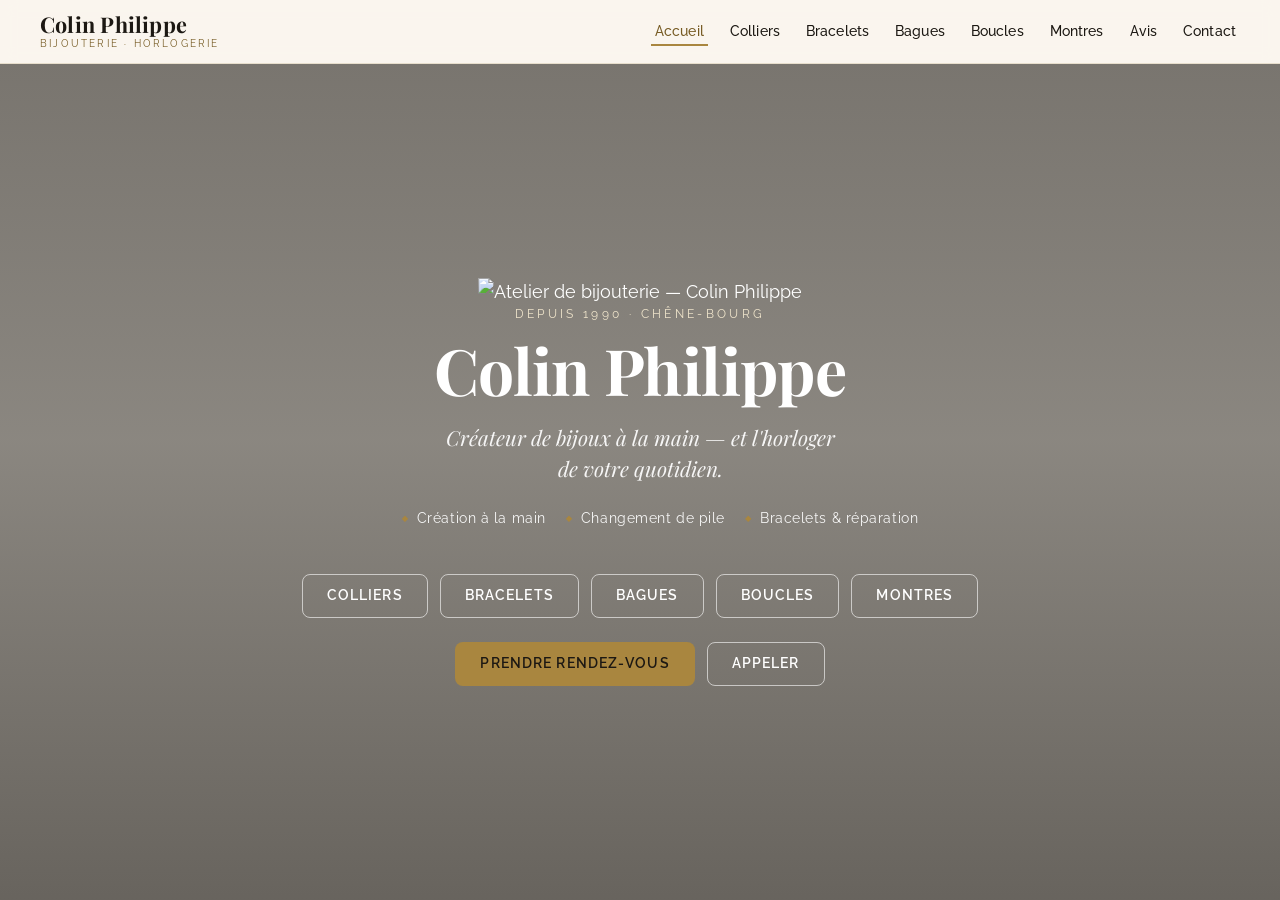
==== v1-elegant-topnav/index.html @ 69f090d5 "Fondation vitrine Colin Philippe + V1 (nav haute, no-scroll) + brief V3 - shared/: donnees (site-dat" ====
<!DOCTYPE html>
<html lang="fr">
<head>
  <meta charset="UTF-8">
  <meta name="viewport" content="width=device-width, initial-scale=1, viewport-fit=cover">
  <title>Colin Philippe — Bijouterie-Horlogerie · Chêne-Bourg (Genève)</title>
  <meta name="description" content="Colin Philippe, bijouterie-horlogerie à Chêne-Bourg depuis 1990. Création de bijoux à la main : colliers, bracelets, bagues, boucles d'oreilles, montres. Changement de pile, bracelets, réparation.">
  <meta name="theme-color" content="#FAF6EE">
  <link rel="preconnect" href="https://fonts.googleapis.com">
  <link rel="preconnect" href="https://fonts.gstatic.com" crossorigin>
  <link href="https://fonts.googleapis.com/css2?family=Playfair+Display:ital,wght@0,600;0,700;1,400&family=Raleway:wght@400;500;600;700&display=swap" rel="stylesheet">
  <link rel="stylesheet" href="css/style.css">
  <!-- Données structurées : PAS d'avis/note (les vrais ne sont pas encore connus, on ne publie pas de faux). -->
  <script type="application/ld+json">
  {
    "@context": "https://schema.org",
    "@type": "JewelryStore",
    "name": "Colin Philippe — Bijouterie-Horlogerie",
    "founder": "Philippe Colin",
    "foundingDate": "1990",
    "telephone": "+41223487580",
    "address": { "@type": "PostalAddress", "streetAddress": "Rue de Genève 71", "postalCode": "1225", "addressLocality": "Chêne-Bourg", "addressRegion": "GE", "addressCountry": "CH" },
    "openingHours": ["Mo-Fr 10:00-19:00", "Sa 09:00-18:00"]
  }
  </script>
</head>
<body>
  <a class="skip-link" href="#main">Aller au contenu</a>

  <header class="site-header">
    <a class="brand" href="#home" aria-label="Colin Philippe — accueil">
      <span class="brand__name">Colin Philippe</span>
      <span class="brand__sub">Bijouterie · Horlogerie</span>
    </a>
    <nav class="site-nav" id="site-nav" aria-label="Navigation principale"></nav>
    <button class="nav-toggle" id="nav-toggle" aria-label="Ouvrir le menu" aria-expanded="false" aria-controls="site-nav"><span></span></button>
  </header>
  <div class="nav-backdrop" id="nav-backdrop" hidden></div>

  <main class="views" id="main">
    <section class="view view--home is-active" id="view-home" aria-label="Accueil"></section>
    <div id="category-views"></div>
    <section class="view view--pad" id="view-avis" aria-label="Avis clients"></section>
    <section class="view view--pad" id="view-contact" aria-label="Contact"></section>
  </main>

  <script src="../shared/site-data.js"></script>
  <script src="js/main.js"></script>
</body>
</html>
---- v1-elegant-topnav/css/style.css ----
/* =========================================================================
   Colin Philippe — V1 « Élégante · nav haute · ZÉRO défilement »
   Tokens = digest bible-ux (WEB.md §CP/§AP/§J/§CS/§U + VALUES.md).
   Contrastes vérifiés WCAG AA (21/21 paires). Ne pas éditer les hex sans revérif.
   ========================================================================= */

/* ------------------------------ TOKENS ------------------------------ */
:root {
  /* 60% dominante */
  --color-bg-page: #FAF6EE;
  --color-surface-1: #FFFFFF;
  --color-surface-2: #F2EADA;
  /* 30% texte & structure (neutres chauds tintés or) */
  --color-ink: #1C1813;
  --color-ink-soft: #5A5144;
  --color-border-subtle: #E7DECC;
  --color-border-strong: #8C7B5D;
  /* 10% accent or */
  --color-gold: #A9863F;
  --color-gold-hover: #A07E3A;
  --color-gold-strong: #775B24;
  --color-gold-soft: #EFE4CB;
  /* on-colors */
  --color-on-gold: var(--color-ink);
  --color-on-ink: #FFFFFF;
  --color-focus: var(--color-gold-strong);
  --color-star: #C79A3C;            /* étoiles avis (or lisible sur clair) */

  /* typo */
  --font-display: "Playfair Display", "Iowan Old Style", Georgia, serif;
  --font-body: "Raleway", system-ui, -apple-system, "Segoe UI", sans-serif;
  --fs-display: clamp(2.25rem, 1.455rem + 3.182vw, 4rem);
  --fs-h1: clamp(1.875rem, 1.364rem + 2.045vw, 3rem);
  --fs-h2: clamp(1.5rem, 1.159rem + 1.364vw, 2.25rem);
  --fs-h3: clamp(1.25rem, 1.023rem + 0.909vw, 1.75rem);
  --fs-body: clamp(1rem, 0.955rem + 0.227vw, 1.125rem);
  --fs-small: 0.875rem;
  --fs-caption: 0.75rem;
  --lh-display: 1.1; --lh-heading: 1.2; --lh-copy: 1.5; --lh-label: 1.2;
  --fw-regular: 400; --fw-medium: 500; --fw-semibold: 600; --fw-bold: 700;
  --tracking-label: 0.08em;
  --tracking-display: -0.01em;

  /* spacing 4px */
  --space-1: 4px; --space-2: 8px; --space-3: 12px; --space-4: 16px;
  --space-5: 20px; --space-6: 24px; --space-8: 32px; --space-10: 40px;
  --space-12: 48px; --space-16: 64px;

  /* radius / shadow / focus / motion */
  --radius-sm: 8px; --radius-md: 12px; --radius-pill: 9999px;
  --shadow-sm: 0 1px 2px rgba(28,24,19,.06);
  --shadow: 0 10px 30px rgba(28,24,19,.12), 0 2px 6px rgba(28,24,19,.06);
  --dur-hover: 150ms; --dur-state: 200ms; --dur-enter: 300ms;
  --ease-out: cubic-bezier(0,0,.2,1); --ease-in: cubic-bezier(.4,0,1,1); --ease-in-out: cubic-bezier(.4,0,.2,1);

  --header-h: 64px;
  --z-sticky: 10; --z-backdrop: 40; --z-drawer: 50;
}

/* ------------------------------ RESET / BASE ------------------------------ */
*, *::before, *::after { box-sizing: border-box; }
html, body { height: 100%; margin: 0; overflow: hidden; }   /* ← ZÉRO défilement */
body {
  font-family: var(--font-body); font-size: var(--fs-body); line-height: var(--lh-copy);
  font-weight: var(--fw-regular); color: var(--color-ink); background: var(--color-bg-page);
  display: flex; flex-direction: column;
  -webkit-font-smoothing: antialiased; text-rendering: optimizeLegibility;
}
img { display: block; max-width: 100%; }
a { color: var(--color-gold-strong); text-decoration: none; }
h1, h2, h3, p { margin: 0; }
h1, h2 { font-family: var(--font-display); font-weight: var(--fw-bold); line-height: var(--lh-heading); }
:focus-visible { outline: 2px solid var(--color-focus); outline-offset: 2px; border-radius: 2px; }
::selection { background: var(--color-gold-soft); }

.skip-link {
  position: absolute; left: var(--space-3); top: -60px; z-index: 100;
  background: var(--color-ink); color: #fff; padding: var(--space-2) var(--space-4);
  border-radius: var(--radius-sm); transition: top var(--dur-state) var(--ease-out);
}
.skip-link:focus { top: var(--space-3); }

.eyebrow {
  font-size: var(--fs-caption); letter-spacing: var(--tracking-label);
  text-transform: uppercase; font-weight: var(--fw-semibold); color: var(--color-gold-strong);
}
.serif { font-family: var(--font-display); }

/* ------------------------------ BOUTONS ------------------------------ */
.btn {
  display: inline-flex; align-items: center; justify-content: center; gap: var(--space-2);
  font-family: var(--font-body); font-weight: var(--fw-semibold); font-size: var(--fs-small);
  letter-spacing: var(--tracking-label); text-transform: uppercase;
  padding: var(--space-3) var(--space-6); border-radius: var(--radius-sm); border: 1px solid transparent;
  cursor: pointer; line-height: var(--lh-label); min-height: 44px;
  transition: background-color var(--dur-hover) var(--ease-out), color var(--dur-hover) var(--ease-out),
              border-color var(--dur-hover) var(--ease-out), box-shadow var(--dur-hover) var(--ease-out);
}
.btn--gold { background: var(--color-gold); color: var(--color-on-gold); }
.btn--gold:hover { background: var(--color-gold-hover); box-shadow: var(--shadow-sm); }
.btn--ink { background: var(--color-ink); color: var(--color-on-ink); }
.btn--ink:hover { background: #000; }
.btn--ghost { background: transparent; color: var(--color-ink); border-color: var(--color-border-strong); }
.btn--ghost:hover { border-color: var(--color-gold); color: var(--color-gold-strong); }
.btn--on-dark { background: transparent; color: #fff; border-color: rgba(255,255,255,.6); }
.btn--on-dark:hover { background: var(--color-gold); color: var(--color-on-gold); border-color: var(--color-gold); }

/* ------------------------------ HEADER / NAV ------------------------------ */
.site-header {
  flex: 0 0 auto; height: var(--header-h); z-index: var(--z-sticky);
  display: flex; align-items: center; justify-content: space-between;
  padding: 0 clamp(1rem, 4vw, 2.5rem);
  background: rgba(250,246,238,.9); backdrop-filter: blur(8px);
  border-bottom: 1px solid var(--color-border-subtle);
}
.brand { display: flex; flex-direction: column; line-height: 1; text-decoration: none; color: var(--color-ink); }
.brand__name { font-family: var(--font-display); font-weight: var(--fw-bold); font-size: 1.35rem; letter-spacing: .01em; }
.brand__sub { font-size: 10px; letter-spacing: .22em; text-transform: uppercase; color: var(--color-gold-strong); margin-top: 4px; }

.site-nav { display: flex; align-items: center; gap: clamp(.5rem, 1.4vw, 1.4rem); }
.nav-link {
  font-size: var(--fs-small); font-weight: var(--fw-medium); color: var(--color-ink);
  padding: var(--space-2) var(--space-1); position: relative; letter-spacing: .01em;
  display: inline-flex; align-items: center; min-height: 40px;
  transition: color var(--dur-hover) var(--ease-out);
}
.nav-link::after {
  content: ""; position: absolute; left: 0; right: 0; bottom: 6px; height: 1.5px;
  background: var(--color-gold); transform: scaleX(0); transform-origin: center;
  transition: transform var(--dur-state) var(--ease-out);
}
.nav-link:hover { color: var(--color-gold-strong); }
.nav-link:hover::after, .nav-link[aria-current="page"]::after { transform: scaleX(1); }
.nav-link[aria-current="page"] { color: var(--color-gold-strong); }

.nav-toggle {
  display: none; width: 44px; height: 44px; border: 1px solid var(--color-border-strong);
  border-radius: var(--radius-sm); background: transparent; cursor: pointer; align-items: center; justify-content: center;
}
.nav-toggle span, .nav-toggle span::before, .nav-toggle span::after {
  content: ""; display: block; width: 20px; height: 1.6px; background: var(--color-ink); position: relative; transition: transform var(--dur-state) var(--ease-out), opacity var(--dur-hover);
}
.nav-toggle span::before { position: absolute; top: -6px; }
.nav-toggle span::after { position: absolute; top: 6px; }
.nav-backdrop { display: none; }

/* ------------------------------ SHELL VUES (no-scroll) ------------------------------ */
.views { position: relative; flex: 1 1 auto; min-height: 0; }
.view {
  position: absolute; inset: 0; overflow: hidden;
  opacity: 0; visibility: hidden; pointer-events: none;
  transition: opacity var(--dur-enter) var(--ease-out), visibility var(--dur-enter);
  display: flex; flex-direction: column;
}
.view.is-active { opacity: 1; visibility: visible; pointer-events: auto; }

/* padding interne commun aux vues « contenu » */
.view--pad { padding: clamp(1rem, 3vh, 2rem) clamp(1rem, 4vw, 2.5rem); }
.view-head { flex: 0 0 auto; text-align: center; margin-bottom: clamp(.5rem, 2vh, 1.25rem); }
.view-head h2 { font-size: var(--fs-h2); }
.view-head .intro { color: var(--color-ink-soft); font-size: var(--fs-small); margin-top: var(--space-2); }
.view-head .rule { width: 44px; height: 2px; background: var(--color-gold); margin: var(--space-3) auto 0; }

/* ------------------------------ VUE ACCUEIL (hero) ------------------------------ */
.view--home { padding: 0; }
.hero {
  position: relative; flex: 1; display: flex; flex-direction: column; align-items: center; justify-content: center;
  text-align: center; color: #fff; padding: clamp(1.5rem, 4vh, 3rem) clamp(1rem, 5vw, 3rem); overflow: hidden;
}
.hero__bg { position: absolute; inset: 0; z-index: 0; }
.hero__bg img { width: 100%; height: 100%; object-fit: cover; }
.hero::after {
  content: ""; position: absolute; inset: 0; z-index: 1;
  background: linear-gradient(180deg, rgba(28,24,19,.58), rgba(28,24,19,.50) 45%, rgba(28,24,19,.66));
}
.hero > * { position: relative; z-index: 2; }
.hero__eyebrow { color: var(--color-gold-soft); font-size: var(--fs-caption); letter-spacing: .28em; text-transform: uppercase; }
.hero__title { font-family: var(--font-display); font-size: var(--fs-display); line-height: var(--lh-display); letter-spacing: var(--tracking-display); margin-top: var(--space-3); }
.hero__baseline { font-size: clamp(1rem, .9rem + .5vw, 1.35rem); max-width: 34ch; margin: var(--space-4) auto 0; color: rgba(255,255,255,.92); font-style: italic; font-family: var(--font-display); }
.hero__services { display: flex; flex-wrap: wrap; gap: var(--space-2) var(--space-5); justify-content: center; margin-top: var(--space-6); }
.hero__services li { list-style: none; font-size: var(--fs-small); letter-spacing: .04em; display: inline-flex; align-items: center; gap: var(--space-2); color: rgba(255,255,255,.92); }
.hero__services li::before { content: "◆"; color: var(--color-gold); font-size: .6em; }
.hero__cats { display: flex; flex-wrap: wrap; gap: var(--space-3); justify-content: center; margin-top: clamp(1rem, 3vh, 2rem); }
.hero__cta { display: flex; flex-wrap: wrap; gap: var(--space-3); justify-content: center; margin-top: var(--space-6); }

/* ------------------------------ VUE CATÉGORIE (5 produits, no-scroll) ------------------------------ */
.product-row { flex: 1 1 auto; min-height: 0; display: flex; gap: clamp(.75rem, 1.5vw, 1.5rem); }
.product-card {
  flex: 1 1 0; min-width: 0; display: flex; flex-direction: column;
  background: var(--color-surface-1); border-radius: var(--radius-md); overflow: hidden;
  box-shadow: var(--shadow-sm); text-align: left;
  transition: box-shadow var(--dur-hover) var(--ease-out), transform var(--dur-hover) var(--ease-out);
}
@media (hover: hover) { .product-card:hover { box-shadow: var(--shadow); transform: translateY(-3px); } }
.product-card__media { flex: 1 1 auto; min-height: 0; overflow: hidden; background: var(--color-surface-2); }
.product-card__media img { width: 100%; height: 100%; object-fit: cover; transition: transform var(--dur-enter) var(--ease-out); }
@media (hover: hover) { .product-card:hover .product-card__media img { transform: scale(1.04); } }
.product-card__body { flex: 0 0 auto; padding: var(--space-3) var(--space-4) var(--space-4); }
.product-card__name { font-family: var(--font-display); font-weight: var(--fw-semibold); font-size: 1.05rem; line-height: 1.25; }
.product-card__spec { font-size: var(--fs-caption); color: var(--color-ink-soft); margin-top: 4px; letter-spacing: .02em; }
.product-card__price { font-size: var(--fs-small); font-weight: var(--fw-semibold); color: var(--color-gold-strong); margin-top: var(--space-2); }

/* ------------------------------ VUE AVIS ------------------------------ */
.avis-wrap { flex: 1 1 auto; min-height: 0; display: flex; flex-direction: column; align-items: center; justify-content: center; gap: clamp(1rem, 3vh, 1.75rem); }
.avis-agg { text-align: center; }
.avis-agg__score { font-family: var(--font-display); font-size: clamp(2.5rem, 2rem + 2vw, 3.75rem); font-weight: var(--fw-bold); line-height: 1; }
.avis-agg__stars { color: var(--color-star); font-size: 1.4rem; letter-spacing: 3px; margin-top: var(--space-2); }
.avis-agg__meta { font-size: var(--fs-small); color: var(--color-ink-soft); margin-top: var(--space-2); }
.avis-grid { display: flex; gap: clamp(.75rem, 1.5vw, 1.25rem); width: 100%; max-width: 1100px; }
.avis-card {
  flex: 1 1 0; min-width: 0; background: var(--color-surface-1); border: 1px solid var(--color-border-subtle);
  border-radius: var(--radius-md); padding: var(--space-5); display: flex; flex-direction: column; gap: var(--space-2);
}
.avis-card__stars { color: var(--color-star); font-size: .95rem; letter-spacing: 2px; }
.avis-card__text { font-size: var(--fs-small); line-height: 1.5; color: var(--color-ink); }
.avis-card__foot { margin-top: auto; font-size: var(--fs-caption); color: var(--color-ink-soft); display: flex; align-items: center; gap: var(--space-2); }
.avis-card__author { font-weight: var(--fw-semibold); color: var(--color-ink); }
.avis-avatar { width: 32px; height: 32px; border-radius: var(--radius-pill); background: var(--color-gold-soft); color: var(--color-gold-strong); display: inline-flex; align-items: center; justify-content: center; font-weight: var(--fw-bold); font-size: .8rem; }

/* ------------------------------ VUE CONTACT ------------------------------ */
.contact-grid { flex: 1 1 auto; min-height: 0; display: grid; grid-template-columns: 1fr 1fr; gap: clamp(1rem, 3vw, 2.5rem); align-items: stretch; }
.contact-info { display: flex; flex-direction: column; justify-content: center; gap: var(--space-4); max-width: 46ch; }
.contact-info .phone { font-family: var(--font-display); font-size: clamp(1.75rem, 1.4rem + 1.5vw, 2.5rem); font-weight: var(--fw-bold); color: var(--color-ink); }
.contact-info .phone:hover { color: var(--color-gold-strong); }
.contact-line { display: flex; gap: var(--space-3); align-items: baseline; font-size: var(--fs-body); }
.contact-line .k { color: var(--color-gold-strong); font-size: var(--fs-caption); text-transform: uppercase; letter-spacing: .1em; min-width: 88px; }
.hours { border-collapse: collapse; font-size: var(--fs-small); }
.hours td { padding: 3px 0; }
.hours td:first-child { color: var(--color-ink-soft); padding-right: var(--space-6); }
.contact-note { font-size: var(--fs-caption); color: var(--color-ink-soft); font-style: italic; }
.contact-map { border-radius: var(--radius-md); overflow: hidden; border: 1px solid var(--color-border-subtle); min-height: 0; }
.contact-map iframe { width: 100%; height: 100%; border: 0; display: block; }

/* ------------------------------ RESPONSIVE ------------------------------ */
@media (max-width: 900px) {
  .site-nav {
    position: fixed; inset: 0 0 0 auto; width: min(78vw, 320px); z-index: var(--z-drawer);
    flex-direction: column; align-items: stretch; justify-content: flex-start; gap: 0;
    background: var(--color-bg-page); padding: calc(var(--header-h) + var(--space-4)) var(--space-5) var(--space-5);
    transform: translateX(100%); transition: transform var(--dur-enter) var(--ease-out);
    box-shadow: -12px 0 30px rgba(28,24,19,.12); overflow-y: auto;
  }
  .site-nav.is-open { transform: translateX(0); }
  .nav-link { padding: var(--space-3) 0; border-bottom: 1px solid var(--color-border-subtle); min-height: 48px; }
  .nav-link::after { display: none; }
  .nav-toggle { display: inline-flex; z-index: calc(var(--z-drawer) + 1); }
  .nav-backdrop.is-open { display: block; position: fixed; inset: 0; z-index: var(--z-backdrop); background: rgba(28,24,19,.4); }
  body.nav-open .nav-toggle span { background: transparent; }
  body.nav-open .nav-toggle span::before { transform: translateY(6px) rotate(45deg); }
  body.nav-open .nav-toggle span::after { transform: translateY(-6px) rotate(-45deg); }
}

@media (max-width: 767px) {
  :root { --header-h: 56px; }
  .brand__name { font-size: 1.15rem; }
  /* Catégorie : 5 cartes empilées en lignes, remplissent l'écran */
  .product-row { flex-direction: column; gap: var(--space-2); }
  .product-card { flex-direction: row; align-items: stretch; }
  .product-card__media { flex: 0 0 38%; }
  .product-card__body { flex: 1 1 auto; padding: var(--space-3) var(--space-4); display: flex; flex-direction: column; justify-content: center; }
  .product-card__name { font-size: 1rem; }
  @media (hover: hover) { .product-card:hover { transform: none; } }
  /* Avis : 2×2 compact */
  .avis-grid { flex-wrap: wrap; }
  .avis-card { flex: 1 1 44%; padding: var(--space-4); }
  .avis-card__text { display: -webkit-box; -webkit-line-clamp: 3; -webkit-box-orient: vertical; overflow: hidden; }
  /* Contact : 1 colonne, carte cachée (bouton Maps à la place) */
  .contact-grid { grid-template-columns: 1fr; }
  .contact-map { display: none; }
}

@media (max-width: 420px) {
  /* très petit écran : montrer 2 avis pour garantir le no-scroll */
  .avis-card:nth-child(n+3) { display: none; }
}

@media (prefers-reduced-motion: reduce) {
  *, *::before, *::after { animation-duration: .01ms !important; transition-duration: .01ms !important; }
  .product-card:hover { transform: none; }
  .product-card:hover .product-card__media img { transform: none; }
}
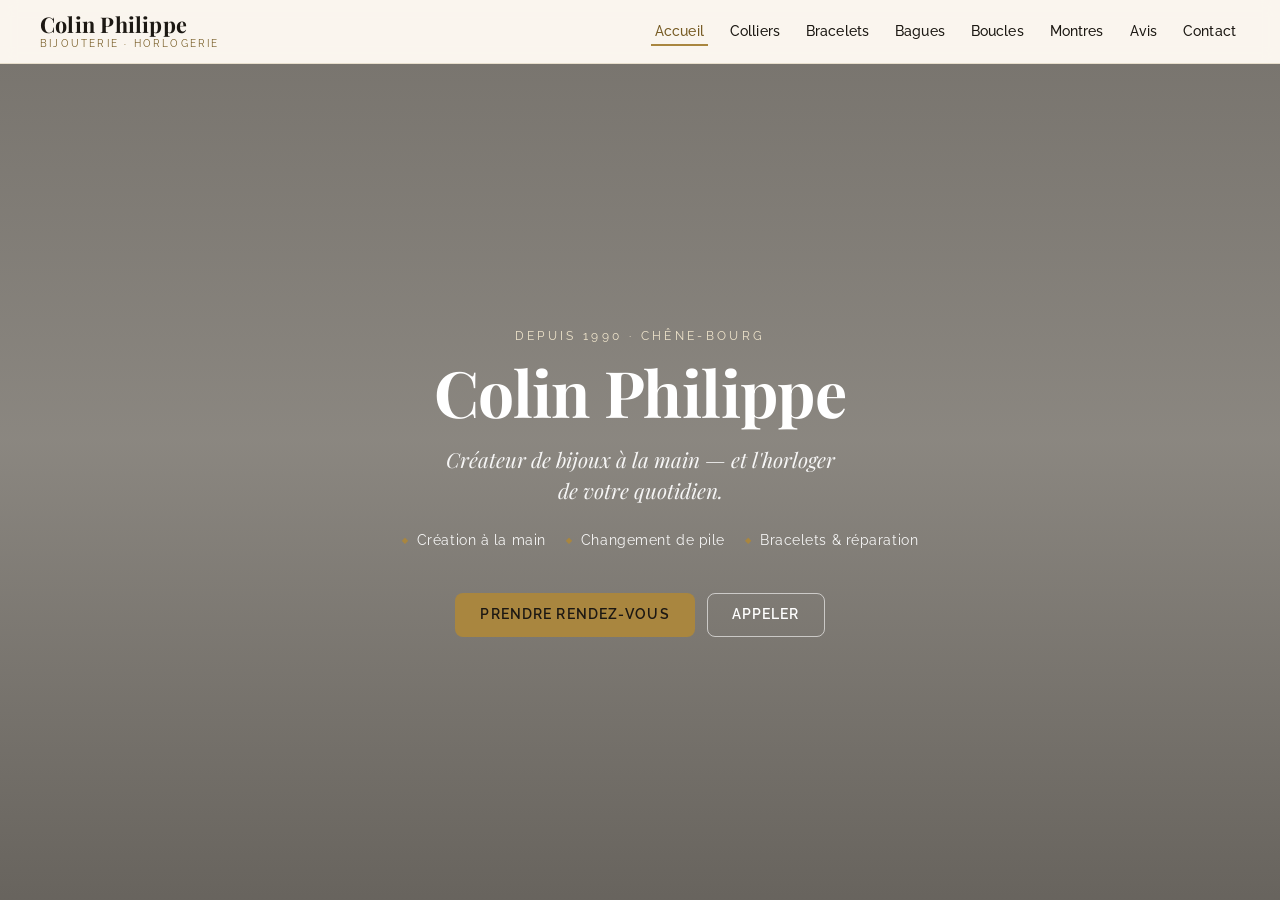
==== commit bebf4da2: "Corrections client: alignement prix, VRAIS avis Google, email, animations - Alignement: min-height 2" ====
--- a/v1-elegant-topnav/index.html
+++ b/v1-elegant-topnav/index.html
@@ -19,8 +19,14 @@
     "founder": "Philippe Colin",
     "foundingDate": "1990",
     "telephone": "+41223487580",
+    "email": "bijouteriecolin@hotmail.fr",
     "address": { "@type": "PostalAddress", "streetAddress": "Rue de Genève 71", "postalCode": "1225", "addressLocality": "Chêne-Bourg", "addressRegion": "GE", "addressCountry": "CH" },
-    "openingHours": ["Mo-Fr 10:00-19:00", "Sa 09:00-18:00"]
+    "openingHours": ["Mo-Fr 10:00-19:00", "Sa 09:00-18:00"],
+    "aggregateRating": { "@type": "AggregateRating", "ratingValue": "5", "reviewCount": "11", "bestRating": "5" },
+    "review": [
+      { "@type": "Review", "author": { "@type": "Person", "name": "Nils Engelberts" }, "reviewRating": { "@type": "Rating", "ratingValue": "5" }, "reviewBody": "Horloger bijoutier très aimable, très chaleureux. Très professionnel. Je recommande à 100%." },
+      { "@type": "Review", "author": { "@type": "Person", "name": "Michèle Perroud" }, "reviewRating": { "@type": "Rating", "ratingValue": "5" }, "reviewBody": "Monsieur Colin est un magicien ! Il aime son métier et ça se voit dans ses très belles créations." }
+    ]
   }
   </script>
 </head>
--- a/v1-elegant-topnav/css/style.css
+++ b/v1-elegant-topnav/css/style.css
@@ -173,7 +173,7 @@
   content: ""; position: absolute; inset: 0; z-index: 1;
   background: linear-gradient(180deg, rgba(28,24,19,.58), rgba(28,24,19,.50) 45%, rgba(28,24,19,.66));
 }
-.hero > * { position: relative; z-index: 2; }
+.hero > *:not(.hero__bg) { position: relative; z-index: 2; }
 .hero__eyebrow { color: var(--color-gold-soft); font-size: var(--fs-caption); letter-spacing: .28em; text-transform: uppercase; }
 .hero__title { font-family: var(--font-display); font-size: var(--fs-display); line-height: var(--lh-display); letter-spacing: var(--tracking-display); margin-top: var(--space-3); }
 .hero__baseline { font-size: clamp(1rem, .9rem + .5vw, 1.35rem); max-width: 34ch; margin: var(--space-4) auto 0; color: rgba(255,255,255,.92); font-style: italic; font-family: var(--font-display); }
@@ -196,12 +196,14 @@
 .product-card__media img { width: 100%; height: 100%; object-fit: cover; transition: transform var(--dur-enter) var(--ease-out); }
 @media (hover: hover) { .product-card:hover .product-card__media img { transform: scale(1.04); } }
 .product-card__body { flex: 0 0 auto; padding: var(--space-3) var(--space-4) var(--space-4); }
-.product-card__name { font-family: var(--font-display); font-weight: var(--fw-semibold); font-size: 1.05rem; line-height: 1.25; }
+.product-card__name { font-family: var(--font-display); font-weight: var(--fw-semibold); font-size: 1.05rem; line-height: 1.25;
+  min-height: 2.5em; display: -webkit-box; -webkit-line-clamp: 2; line-clamp: 2; -webkit-box-orient: vertical; overflow: hidden; } /* 2 lignes réservées → prix aligné sur toute la ligne */
 .product-card__spec { font-size: var(--fs-caption); color: var(--color-ink-soft); margin-top: 4px; letter-spacing: .02em; }
 .product-card__price { font-size: var(--fs-small); font-weight: var(--fw-semibold); color: var(--color-gold-strong); margin-top: var(--space-2); }
 
 /* ------------------------------ VUE AVIS ------------------------------ */
-.avis-wrap { flex: 1 1 auto; min-height: 0; display: flex; flex-direction: column; align-items: center; justify-content: center; gap: clamp(1rem, 3vh, 1.75rem); }
+#view-avis { justify-content: center; }
+.avis-wrap { flex: 0 1 auto; min-height: 0; display: flex; flex-direction: column; align-items: center; justify-content: center; gap: clamp(1rem, 3vh, 1.75rem); margin-top: clamp(1rem, 3vh, 2rem); }
 .avis-agg { text-align: center; }
 .avis-agg__score { font-family: var(--font-display); font-size: clamp(2.5rem, 2rem + 2vw, 3.75rem); font-weight: var(--fw-bold); line-height: 1; }
 .avis-agg__stars { color: var(--color-star); font-size: 1.4rem; letter-spacing: 3px; margin-top: var(--space-2); }
@@ -274,6 +276,34 @@
   .avis-card:nth-child(n+3) { display: none; }
 }
 
+/* ===== Entrées animées — révélées à chaque bascule de vue (feel « crafted ») ===== */
+.view.is-active .hero__bg img { animation: kenburns 24s ease-out both; }
+@keyframes kenburns { from { transform: scale(1.05); } to { transform: scale(1.14); } }
+.hero__eyebrow, .hero__title, .hero__baseline, .hero__services, .hero__cta,
+.view-head, .product-card, .avis-agg, .avis-card, .contact-info, .contact-map {
+  opacity: 0; transform: translateY(22px);
+  transition: opacity .6s var(--ease-out), transform .6s var(--ease-out);
+}
+.view.is-active .hero__eyebrow { opacity:1; transform:none; transition-delay:.08s; }
+.view.is-active .hero__title    { opacity:1; transform:none; transition-delay:.18s; }
+.view.is-active .hero__baseline { opacity:1; transform:none; transition-delay:.30s; }
+.view.is-active .hero__services { opacity:1; transform:none; transition-delay:.42s; }
+.view.is-active .hero__cta      { opacity:1; transform:none; transition-delay:.54s; }
+.view.is-active .view-head      { opacity:1; transform:none; transition-delay:.05s; }
+.view.is-active .avis-agg       { opacity:1; transform:none; transition-delay:.12s; }
+.view.is-active .contact-info   { opacity:1; transform:none; transition-delay:.12s; }
+.view.is-active .contact-map    { opacity:1; transform:none; transition-delay:.24s; }
+.view.is-active .product-card, .view.is-active .avis-card { opacity:1; transform:none; }
+.view.is-active .product-card:nth-child(1){ transition-delay:.16s; }
+.view.is-active .product-card:nth-child(2){ transition-delay:.24s; }
+.view.is-active .product-card:nth-child(3){ transition-delay:.32s; }
+.view.is-active .product-card:nth-child(4){ transition-delay:.40s; }
+.view.is-active .product-card:nth-child(5){ transition-delay:.48s; }
+.view.is-active .avis-card:nth-child(1){ transition-delay:.18s; }
+.view.is-active .avis-card:nth-child(2){ transition-delay:.28s; }
+.view.is-active .avis-card:nth-child(3){ transition-delay:.38s; }
+.view.is-active .avis-card:nth-child(4){ transition-delay:.48s; }
+
 @media (prefers-reduced-motion: reduce) {
   *, *::before, *::after { animation-duration: .01ms !important; transition-duration: .01ms !important; }
   .product-card:hover { transform: none; }
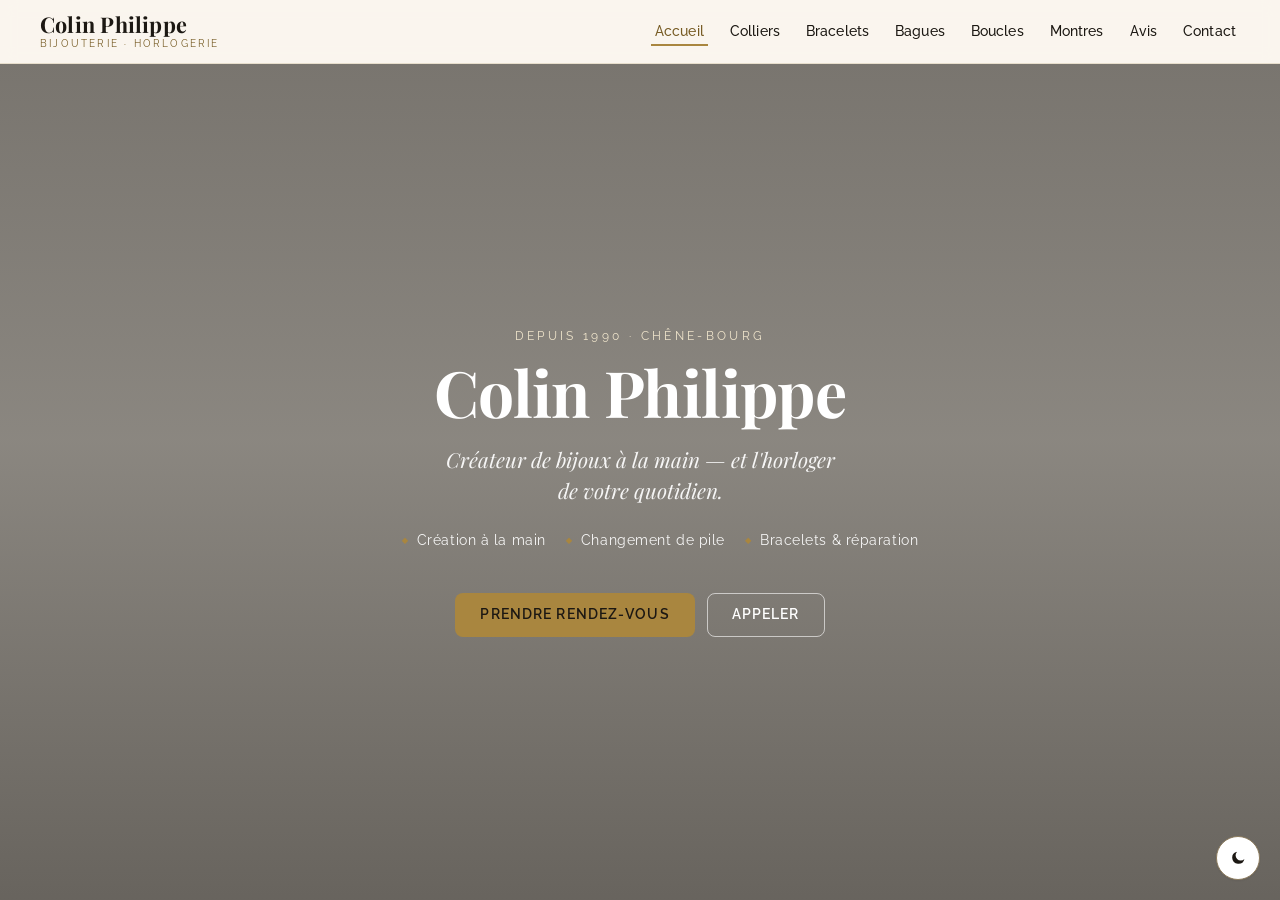
==== commit 26f79c18: "V1+V2: effets amplifiés + a11y carousel + favicon + Open Graph - Effets: reflet 'shine' qui balaie l" ====
--- a/v1-elegant-topnav/index.html
+++ b/v1-elegant-topnav/index.html
@@ -9,6 +9,13 @@
   <link rel="preconnect" href="https://fonts.googleapis.com">
   <link rel="preconnect" href="https://fonts.gstatic.com" crossorigin>
   <link href="https://fonts.googleapis.com/css2?family=Playfair+Display:ital,wght@0,600;0,700;1,400&family=Raleway:wght@400;500;600;700&display=swap" rel="stylesheet">
+  <link rel="icon" href="../shared/favicon.svg" type="image/svg+xml">
+  <meta property="og:type" content="website">
+  <meta property="og:locale" content="fr_CH">
+  <meta property="og:title" content="Colin Philippe — Bijouterie-Horlogerie · Chêne-Bourg">
+  <meta property="og:description" content="Créateur de bijoux à la main depuis 1990 à Chêne-Bourg (Genève). Colliers, bracelets, bagues, boucles d'oreilles, montres. Changement de pile, bracelets, réparation.">
+  <meta property="og:image" content="https://images.pexels.com/photos/7167035/pexels-photo-7167035.jpeg?auto=compress&amp;cs=tinysrgb&amp;w=1600&amp;h=900&amp;fit=crop">
+  <meta name="twitter:card" content="summary_large_image">
   <link rel="stylesheet" href="css/style.css">
   <!-- Données structurées : PAS d'avis/note (les vrais ne sont pas encore connus, on ne publie pas de faux). -->
   <script type="application/ld+json">
@@ -50,6 +57,8 @@
     <section class="view view--pad" id="view-contact" aria-label="Contact"></section>
   </main>
 
+  <button class="theme-toggle" id="theme-toggle" aria-label="Basculer le thème clair / sombre"></button>
+
   <script src="../shared/site-data.js"></script>
   <script src="js/main.js"></script>
 </body>
--- a/v1-elegant-topnav/css/style.css
+++ b/v1-elegant-topnav/css/style.css
@@ -24,7 +24,7 @@
   --color-on-gold: var(--color-ink);
   --color-on-ink: #FFFFFF;
   --color-focus: var(--color-gold-strong);
-  --color-star: #C79A3C;            /* étoiles avis (or lisible sur clair) */
+  --color-star: #B7791F;            /* étoiles avis — or profond (≥3:1 sur ivoire, bible §CP) */
 
   /* typo */
   --font-display: "Playfair Display", "Iowan Old Style", Georgia, serif;
@@ -57,6 +57,20 @@
   --z-sticky: 10; --z-backdrop: 40; --z-drawer: 50;
 }
 
+/* ===== THÈME SOMBRE (toggle) — palette bible-ux §CP dark, 22/22 AA ===== */
+:root[data-theme="dark"] {
+  --color-bg-page: #17140E; --color-surface-1: #211C14; --color-surface-2: #2B2418;
+  --color-ink: #F2EBDC; --color-ink-soft: #B7AC97; --color-border-subtle: #33291B; --color-border-strong: #857556;
+  --color-gold: #CBA155; --color-gold-hover: #D9B368; --color-gold-strong: #E4C074; --color-gold-soft: #33280F;
+  --color-on-gold: #1E1810; --color-on-ink: #1E1810; --color-focus: #E4C074; --color-star: #F2B84A;
+}
+[data-theme="dark"] .site-header { background: rgba(23,20,14,.9); }
+[data-theme="dark"] .product-card, [data-theme="dark"] .avis-card, [data-theme="dark"] .avis-nav { border: 1px solid rgba(255,255,255,.07); }
+
+/* bouton toggle thème (flottant, visible partout) */
+.theme-toggle { position: fixed; bottom: 20px; right: 20px; z-index: var(--z-sticky); width: 44px; height: 44px; border-radius: var(--radius-pill); border: 1px solid var(--color-border-strong); background: var(--color-surface-1); color: var(--color-ink); cursor: pointer; display: inline-flex; align-items: center; justify-content: center; box-shadow: var(--shadow-sm); transition: color var(--dur-hover) var(--ease-out), border-color var(--dur-hover) var(--ease-out), background var(--dur-hover) var(--ease-out); }
+.theme-toggle:hover { color: var(--color-gold-strong); border-color: var(--color-gold); }
+
 /* ------------------------------ RESET / BASE ------------------------------ */
 *, *::before, *::after { box-sizing: border-box; }
 html, body { height: 100%; margin: 0; overflow: hidden; }   /* ← ZÉRO défilement */
@@ -159,7 +173,8 @@
 .view-head { flex: 0 0 auto; text-align: center; margin-bottom: clamp(.5rem, 2vh, 1.25rem); }
 .view-head h2 { font-size: var(--fs-h2); }
 .view-head .intro { color: var(--color-ink-soft); font-size: var(--fs-small); margin-top: var(--space-2); }
-.view-head .rule { width: 44px; height: 2px; background: var(--color-gold); margin: var(--space-3) auto 0; }
+.view-head .rule { width: 44px; height: 2px; background: var(--color-gold); margin: var(--space-3) auto 0; transform: scaleX(0); transform-origin: center; transition: transform .7s var(--ease-out) .3s; }
+.view.is-active .view-head .rule { transform: scaleX(1); }
 
 /* ------------------------------ VUE ACCUEIL (hero) ------------------------------ */
 .view--home { padding: 0; }
@@ -192,14 +207,17 @@
   transition: box-shadow var(--dur-hover) var(--ease-out), transform var(--dur-hover) var(--ease-out);
 }
 @media (hover: hover) { .product-card:hover { box-shadow: var(--shadow); transform: translateY(-3px); } }
-.product-card__media { flex: 1 1 auto; min-height: 0; overflow: hidden; background: var(--color-surface-2); }
+.product-card__media { flex: 1 1 auto; min-height: 0; overflow: hidden; background: var(--color-surface-2); position: relative; }
+/* reflet qui balaie l'image au survol (shine bijou) */
+.product-card__media::after { content: ""; position: absolute; inset: 0; z-index: 2; pointer-events: none; background: linear-gradient(115deg, transparent 34%, rgba(255,255,255,.34) 50%, transparent 66%); transform: translateX(-130%); transition: transform .8s var(--ease-out); }
+@media (hover: hover) { .product-card:hover .product-card__media::after { transform: translateX(130%); } }
 .product-card__media img { width: 100%; height: 100%; object-fit: cover; transition: transform var(--dur-enter) var(--ease-out); }
 @media (hover: hover) { .product-card:hover .product-card__media img { transform: scale(1.04); } }
-.product-card__body { flex: 0 0 auto; padding: var(--space-3) var(--space-4) var(--space-4); }
+.product-card__body { flex: 0 0 auto; display: flex; flex-direction: column; min-height: 7.25rem; padding: var(--space-3) var(--space-4) var(--space-4); }
 .product-card__name { font-family: var(--font-display); font-weight: var(--fw-semibold); font-size: 1.05rem; line-height: 1.25;
   min-height: 2.5em; display: -webkit-box; -webkit-line-clamp: 2; line-clamp: 2; -webkit-box-orient: vertical; overflow: hidden; } /* 2 lignes réservées → prix aligné sur toute la ligne */
 .product-card__spec { font-size: var(--fs-caption); color: var(--color-ink-soft); margin-top: 4px; letter-spacing: .02em; }
-.product-card__price { font-size: var(--fs-small); font-weight: var(--fw-semibold); color: var(--color-gold-strong); margin-top: var(--space-2); }
+.product-card__price { font-size: var(--fs-small); font-weight: var(--fw-semibold); color: var(--color-gold-strong); margin-top: auto; padding-top: var(--space-2); } /* prix collé en bas → aligné sur toute la ligne (bible §Equal-Height Cards) */
 
 /* ------------------------------ VUE AVIS ------------------------------ */
 #view-avis { justify-content: center; }
@@ -218,6 +236,20 @@
 .avis-card__foot { margin-top: auto; font-size: var(--fs-caption); color: var(--color-ink-soft); display: flex; align-items: center; gap: var(--space-2); }
 .avis-card__author { font-weight: var(--fw-semibold); color: var(--color-ink); }
 .avis-avatar { width: 32px; height: 32px; border-radius: var(--radius-pill); background: var(--color-gold-soft); color: var(--color-gold-strong); display: inline-flex; align-items: center; justify-content: center; font-weight: var(--fw-bold); font-size: .8rem; }
+
+/* ---- carousel avis (rotation, récents en tête) ---- */
+.avis-carousel { display: flex; align-items: stretch; gap: var(--space-3); width: 100%; max-width: 1120px; }
+.avis-carousel .avis-grid { flex: 1 1 auto; min-width: 0; max-width: none; transition: opacity .2s var(--ease-out); }
+.avis-carousel .avis-card { opacity: 1; transform: none; } /* le fondu est géré par le carousel, pas l'anim d'entrée */
+.avis-nav { flex: 0 0 auto; align-self: center; width: 42px; height: 42px; border-radius: var(--radius-pill); border: 1px solid var(--color-border-strong); background: var(--color-surface-1); color: var(--color-ink); font-size: 1.5rem; line-height: 1; cursor: pointer; display: inline-flex; align-items: center; justify-content: center; transition: background var(--dur-hover) var(--ease-out), color var(--dur-hover) var(--ease-out), border-color var(--dur-hover) var(--ease-out); }
+.avis-nav:hover { background: var(--color-gold); color: var(--color-on-gold); border-color: var(--color-gold); }
+.avis-dots { display: flex; gap: var(--space-2); justify-content: center; }
+.avis-dot { width: 8px; height: 8px; border-radius: var(--radius-pill); border: 0; background: var(--color-border-strong); opacity: .4; cursor: pointer; padding: 0; transition: opacity var(--dur-hover), background var(--dur-hover), width var(--dur-hover); }
+.avis-dot.is-on { opacity: 1; background: var(--color-gold); width: 22px; }
+.avis-card { position: relative; }
+.avis-card__badge { position: absolute; top: var(--space-3); right: var(--space-3); font-size: 9px; letter-spacing: .12em; text-transform: uppercase; font-weight: var(--fw-bold); color: var(--color-on-gold); background: var(--color-gold); padding: 3px 7px; border-radius: var(--radius-pill); }
+.avis-card__text { display: -webkit-box; -webkit-line-clamp: 4; line-clamp: 4; -webkit-box-orient: vertical; overflow: hidden; }
+@media (max-width: 767px) { .avis-carousel { max-width: 100%; } .avis-carousel .avis-card { flex: 1 1 100%; } .avis-nav { width: 38px; height: 38px; } }
 
 /* ------------------------------ VUE CONTACT ------------------------------ */
 .contact-grid { flex: 1 1 auto; min-height: 0; display: grid; grid-template-columns: 1fr 1fr; gap: clamp(1rem, 3vw, 2.5rem); align-items: stretch; }
@@ -259,7 +291,8 @@
   .product-row { flex-direction: column; gap: var(--space-2); }
   .product-card { flex-direction: row; align-items: stretch; }
   .product-card__media { flex: 0 0 38%; }
-  .product-card__body { flex: 1 1 auto; padding: var(--space-3) var(--space-4); display: flex; flex-direction: column; justify-content: center; }
+  .product-card__body { flex: 1 1 auto; min-height: 0; padding: var(--space-3) var(--space-4); display: flex; flex-direction: column; justify-content: center; }
+  .product-card__price { margin-top: var(--space-2); padding-top: 0; }
   .product-card__name { font-size: 1rem; }
   @media (hover: hover) { .product-card:hover { transform: none; } }
   /* Avis : 2×2 compact */
@@ -281,7 +314,7 @@
 @keyframes kenburns { from { transform: scale(1.05); } to { transform: scale(1.14); } }
 .hero__eyebrow, .hero__title, .hero__baseline, .hero__services, .hero__cta,
 .view-head, .product-card, .avis-agg, .avis-card, .contact-info, .contact-map {
-  opacity: 0; transform: translateY(22px);
+  opacity: 0; transform: translateY(28px) scale(.985);
   transition: opacity .6s var(--ease-out), transform .6s var(--ease-out);
 }
 .view.is-active .hero__eyebrow { opacity:1; transform:none; transition-delay:.08s; }
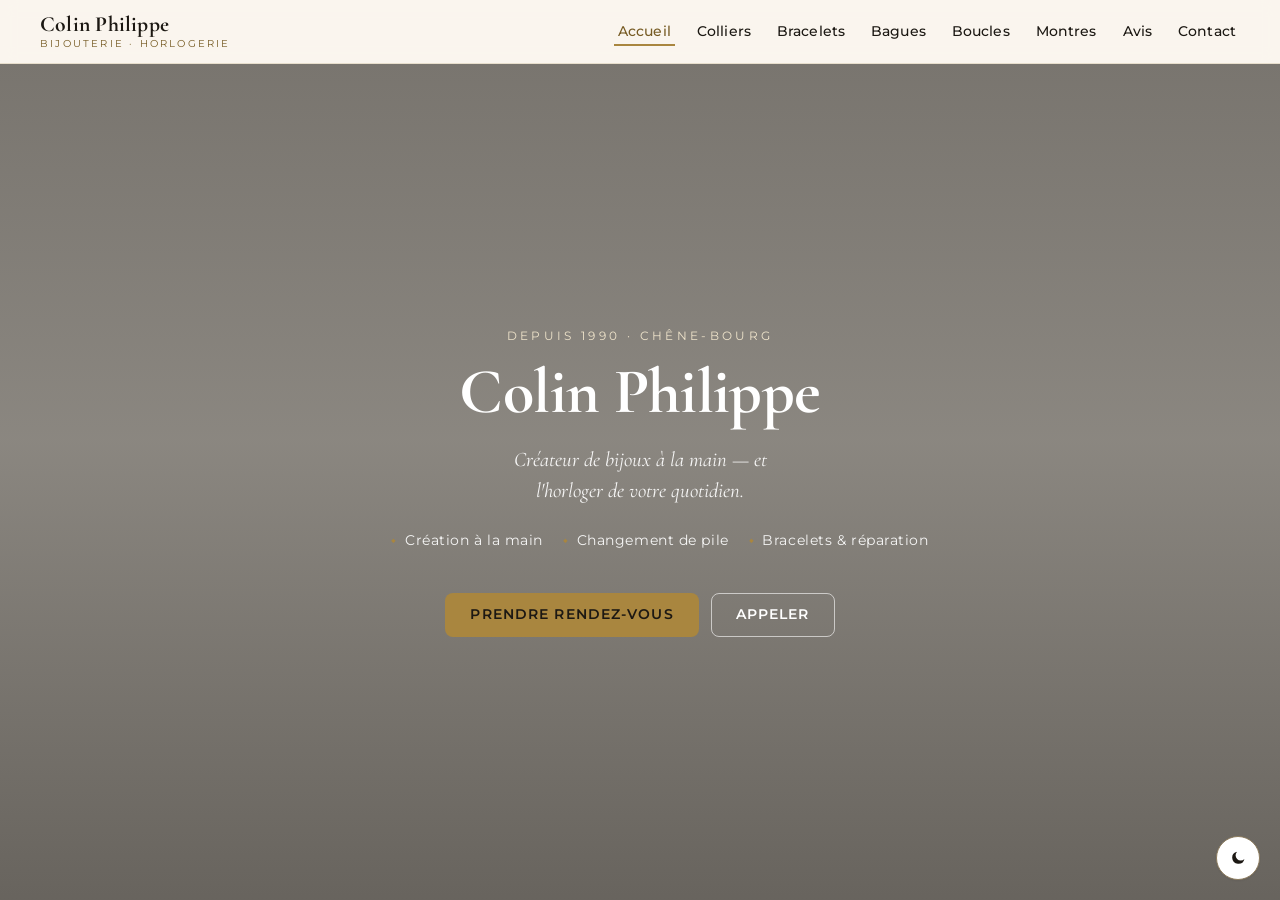
==== commit d004ef7b: "Fix alignement images (hauteur corps FIXE) + polices distinctes par site + hero V2 sexy - Alignement" ====
--- a/v1-elegant-topnav/index.html
+++ b/v1-elegant-topnav/index.html
@@ -8,7 +8,7 @@
   <meta name="theme-color" content="#FAF6EE">
   <link rel="preconnect" href="https://fonts.googleapis.com">
   <link rel="preconnect" href="https://fonts.gstatic.com" crossorigin>
-  <link href="https://fonts.googleapis.com/css2?family=Playfair+Display:ital,wght@0,600;0,700;1,400&family=Raleway:wght@400;500;600;700&display=swap" rel="stylesheet">
+  <link href="https://fonts.googleapis.com/css2?family=Cormorant+Garamond:ital,wght@0,500;0,600;0,700;1,600&family=Montserrat:wght@400;500;600;700&display=swap" rel="stylesheet">
   <link rel="icon" href="../shared/favicon.svg" type="image/svg+xml">
   <meta property="og:type" content="website">
   <meta property="og:locale" content="fr_CH">
--- a/v1-elegant-topnav/css/style.css
+++ b/v1-elegant-topnav/css/style.css
@@ -27,8 +27,8 @@
   --color-star: #B7791F;            /* étoiles avis — or profond (≥3:1 sur ivoire, bible §CP) */
 
   /* typo */
-  --font-display: "Playfair Display", "Iowan Old Style", Georgia, serif;
-  --font-body: "Raleway", system-ui, -apple-system, "Segoe UI", sans-serif;
+  --font-display: "Cormorant Garamond", "Iowan Old Style", Georgia, serif;
+  --font-body: "Montserrat", system-ui, -apple-system, "Segoe UI", sans-serif;
   --fs-display: clamp(2.25rem, 1.455rem + 3.182vw, 4rem);
   --fs-h1: clamp(1.875rem, 1.364rem + 2.045vw, 3rem);
   --fs-h2: clamp(1.5rem, 1.159rem + 1.364vw, 2.25rem);
@@ -213,7 +213,7 @@
 @media (hover: hover) { .product-card:hover .product-card__media::after { transform: translateX(130%); } }
 .product-card__media img { width: 100%; height: 100%; object-fit: cover; transition: transform var(--dur-enter) var(--ease-out); }
 @media (hover: hover) { .product-card:hover .product-card__media img { transform: scale(1.04); } }
-.product-card__body { flex: 0 0 auto; display: flex; flex-direction: column; min-height: 7.25rem; padding: var(--space-3) var(--space-4) var(--space-4); }
+.product-card__body { flex: 0 0 auto; display: flex; flex-direction: column; height: 8rem; overflow: hidden; padding: var(--space-3) var(--space-4) var(--space-4); } /* hauteur FIXE → toutes les images à la même hauteur + prix alignés */
 .product-card__name { font-family: var(--font-display); font-weight: var(--fw-semibold); font-size: 1.05rem; line-height: 1.25;
   min-height: 2.5em; display: -webkit-box; -webkit-line-clamp: 2; line-clamp: 2; -webkit-box-orient: vertical; overflow: hidden; } /* 2 lignes réservées → prix aligné sur toute la ligne */
 .product-card__spec { font-size: var(--fs-caption); color: var(--color-ink-soft); margin-top: 4px; letter-spacing: .02em; }
@@ -291,7 +291,7 @@
   .product-row { flex-direction: column; gap: var(--space-2); }
   .product-card { flex-direction: row; align-items: stretch; }
   .product-card__media { flex: 0 0 38%; }
-  .product-card__body { flex: 1 1 auto; min-height: 0; padding: var(--space-3) var(--space-4); display: flex; flex-direction: column; justify-content: center; }
+  .product-card__body { flex: 1 1 auto; min-height: 0; height: auto; padding: var(--space-3) var(--space-4); display: flex; flex-direction: column; justify-content: center; }
   .product-card__price { margin-top: var(--space-2); padding-top: 0; }
   .product-card__name { font-size: 1rem; }
   @media (hover: hover) { .product-card:hover { transform: none; } }
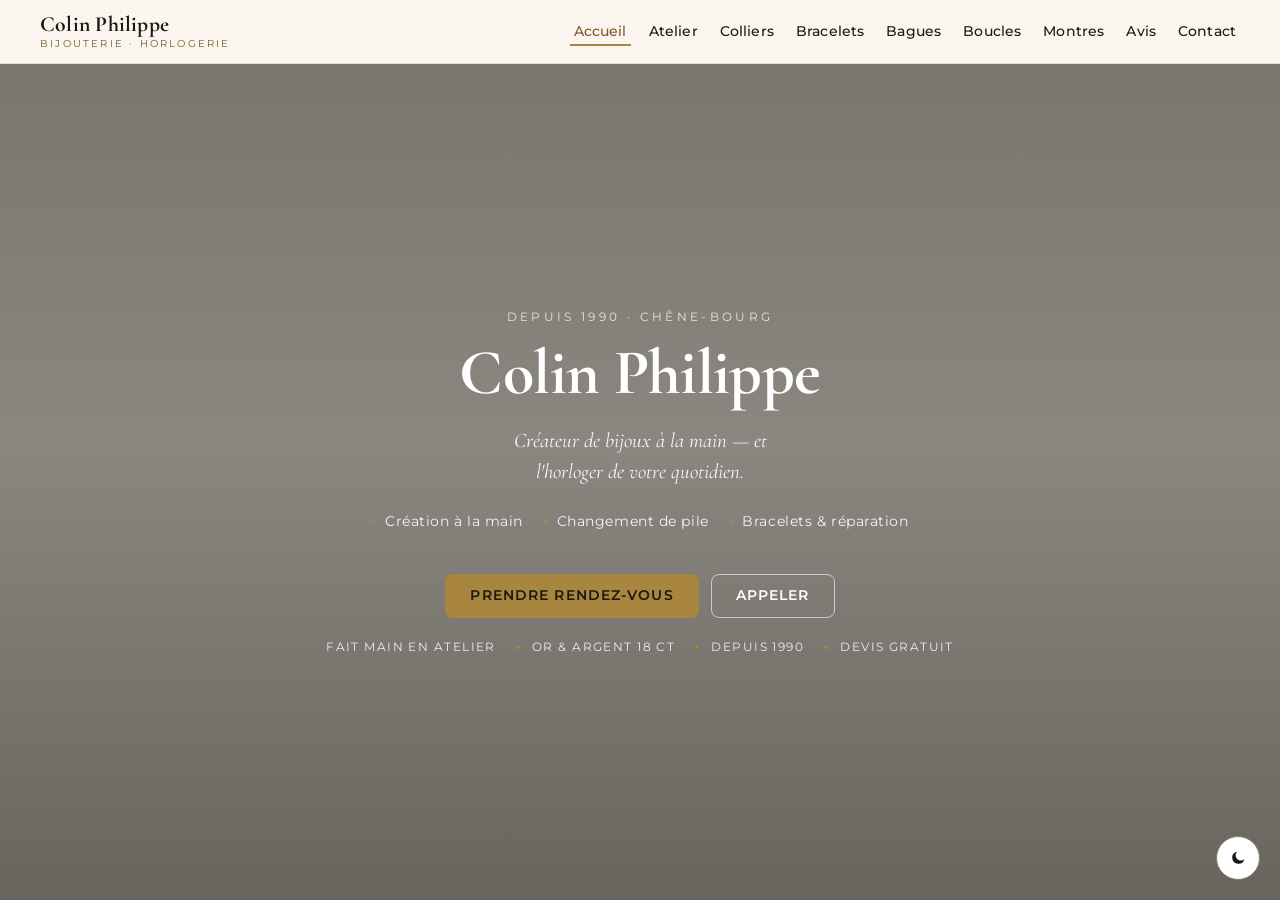
==== commit 4b64413e: "Renommage repo + README propre avec aperçus - URLs canonical/og mises à jour vers /philippe-colin-bi" ====
--- a/v1-elegant-topnav/index.html
+++ b/v1-elegant-topnav/index.html
@@ -3,21 +3,27 @@
 <head>
   <meta charset="UTF-8">
   <meta name="viewport" content="width=device-width, initial-scale=1, viewport-fit=cover">
-  <title>Colin Philippe — Bijouterie-Horlogerie · Chêne-Bourg (Genève)</title>
-  <meta name="description" content="Colin Philippe, bijouterie-horlogerie à Chêne-Bourg depuis 1990. Création de bijoux à la main : colliers, bracelets, bagues, boucles d'oreilles, montres. Changement de pile, bracelets, réparation.">
+  <title>Colin Philippe — Bijouterie-Horlogerie · Chêne-Bourg</title>
+  <meta name="description" content="Bijouterie-horlogerie à Chêne-Bourg (Genève) depuis 1990. Création de bijoux à la main, changement de pile, bracelets de montre, réparation.">
   <meta name="theme-color" content="#FAF6EE">
   <link rel="preconnect" href="https://fonts.googleapis.com">
   <link rel="preconnect" href="https://fonts.gstatic.com" crossorigin>
   <link href="https://fonts.googleapis.com/css2?family=Cormorant+Garamond:ital,wght@0,500;0,600;0,700;1,600&family=Montserrat:wght@400;500;600;700&display=swap" rel="stylesheet">
   <link rel="icon" href="../shared/favicon.svg" type="image/svg+xml">
+  <!-- canonical / og:url : URL GitHub Pages du repo (à remplacer par le domaine final du client au lancement). -->
+  <link rel="canonical" href="https://sky1241.github.io/philippe-colin-bijouterie/v1-elegant-topnav/">
   <meta property="og:type" content="website">
   <meta property="og:locale" content="fr_CH">
+  <meta property="og:site_name" content="Colin Philippe — Bijouterie-Horlogerie">
+  <meta property="og:url" content="https://sky1241.github.io/philippe-colin-bijouterie/v1-elegant-topnav/">
   <meta property="og:title" content="Colin Philippe — Bijouterie-Horlogerie · Chêne-Bourg">
   <meta property="og:description" content="Créateur de bijoux à la main depuis 1990 à Chêne-Bourg (Genève). Colliers, bracelets, bagues, boucles d'oreilles, montres. Changement de pile, bracelets, réparation.">
   <meta property="og:image" content="https://images.pexels.com/photos/7167035/pexels-photo-7167035.jpeg?auto=compress&amp;cs=tinysrgb&amp;w=1600&amp;h=900&amp;fit=crop">
+  <meta property="og:image:width" content="1600">
+  <meta property="og:image:height" content="900">
   <meta name="twitter:card" content="summary_large_image">
   <link rel="stylesheet" href="css/style.css">
-  <!-- Données structurées : PAS d'avis/note (les vrais ne sont pas encore connus, on ne publie pas de faux). -->
+  <!-- Données structurées : avis Google RÉELS (5,0 · 11 avis, récupérés manuellement par le client). aggregateRating + 2 avis publiés ci-dessous. Horaires non confirmés → openingHours volontairement absent. -->
   <script type="application/ld+json">
   {
     "@context": "https://schema.org",
@@ -28,11 +34,10 @@
     "telephone": "+41223487580",
     "email": "bijouteriecolin@hotmail.fr",
     "address": { "@type": "PostalAddress", "streetAddress": "Rue de Genève 71", "postalCode": "1225", "addressLocality": "Chêne-Bourg", "addressRegion": "GE", "addressCountry": "CH" },
-    "openingHours": ["Mo-Fr 10:00-19:00", "Sa 09:00-18:00"],
-    "aggregateRating": { "@type": "AggregateRating", "ratingValue": "5", "reviewCount": "11", "bestRating": "5" },
+    "aggregateRating": { "@type": "AggregateRating", "ratingValue": "5", "reviewCount": "11", "bestRating": "5", "worstRating": "1" },
     "review": [
-      { "@type": "Review", "author": { "@type": "Person", "name": "Nils Engelberts" }, "reviewRating": { "@type": "Rating", "ratingValue": "5" }, "reviewBody": "Horloger bijoutier très aimable, très chaleureux. Très professionnel. Je recommande à 100%." },
-      { "@type": "Review", "author": { "@type": "Person", "name": "Michèle Perroud" }, "reviewRating": { "@type": "Rating", "ratingValue": "5" }, "reviewBody": "Monsieur Colin est un magicien ! Il aime son métier et ça se voit dans ses très belles créations." }
+      { "@type": "Review", "author": { "@type": "Person", "name": "Nils Engelberts" }, "datePublished": "2025-12", "reviewRating": { "@type": "Rating", "ratingValue": "5", "bestRating": "5", "worstRating": "1" }, "reviewBody": "Horloger bijoutier très aimable, très chaleureux. Très professionnel. Joli intérieur du magasin. Je recommande à 100% 🤗" },
+      { "@type": "Review", "author": { "@type": "Person", "name": "Michèle Perroud" }, "datePublished": "2024-07", "reviewRating": { "@type": "Rating", "ratingValue": "5", "bestRating": "5", "worstRating": "1" }, "reviewBody": "Monsieur Colin est un magicien ! Il trouve toujours une solution pour satisfaire sa clientèle. Il aime son métier et ça se voit dans ses très belles créations. Je lui fais confiance à 200%." }
     ]
   }
   </script>
@@ -50,9 +55,11 @@
   </header>
   <div class="nav-backdrop" id="nav-backdrop" hidden></div>
 
-  <main class="views" id="main">
+  <main class="views" id="main" tabindex="-1">
     <section class="view view--home is-active" id="view-home" aria-label="Accueil"></section>
     <div id="category-views"></div>
+    <section class="view view--pad view--product" id="view-product" aria-label="Fiche produit"></section>
+    <section class="view view--pad view--atelier" id="view-atelier" aria-label="L'atelier"></section>
     <section class="view view--pad" id="view-avis" aria-label="Avis clients"></section>
     <section class="view view--pad" id="view-contact" aria-label="Contact"></section>
   </main>
--- a/v1-elegant-topnav/css/style.css
+++ b/v1-elegant-topnav/css/style.css
@@ -54,6 +54,7 @@
   --ease-out: cubic-bezier(0,0,.2,1); --ease-in: cubic-bezier(.4,0,1,1); --ease-in-out: cubic-bezier(.4,0,.2,1);
 
   --header-h: 64px;
+  --gutter: clamp(1rem, 4vw, 2.5rem);   /* marge latérale header — sert d'ancrage au toggle thème mobile */
   --z-sticky: 10; --z-backdrop: 40; --z-drawer: 50;
 }
 
@@ -65,11 +66,14 @@
   --color-on-gold: #1E1810; --color-on-ink: #1E1810; --color-focus: #E4C074; --color-star: #F2B84A;
 }
 [data-theme="dark"] .site-header { background: rgba(23,20,14,.9); }
-[data-theme="dark"] .product-card, [data-theme="dark"] .avis-card, [data-theme="dark"] .avis-nav { border: 1px solid rgba(255,255,255,.07); }
+[data-theme="dark"] .product-card, [data-theme="dark"] .avis-card, [data-theme="dark"] .avis-nav,
+[data-theme="dark"] .prod-media, [data-theme="dark"] .rel-card { border: 1px solid rgba(255,255,255,.07); }
 
 /* bouton toggle thème (flottant, visible partout) */
 .theme-toggle { position: fixed; bottom: 20px; right: 20px; z-index: var(--z-sticky); width: 44px; height: 44px; border-radius: var(--radius-pill); border: 1px solid var(--color-border-strong); background: var(--color-surface-1); color: var(--color-ink); cursor: pointer; display: inline-flex; align-items: center; justify-content: center; box-shadow: var(--shadow-sm); transition: color var(--dur-hover) var(--ease-out), border-color var(--dur-hover) var(--ease-out), background var(--dur-hover) var(--ease-out); }
 .theme-toggle:hover { color: var(--color-gold-strong); border-color: var(--color-gold); }
+/* fondu doux au changement de thème (classe posée 500ms au clic) */
+html.theme-anim, html.theme-anim *, html.theme-anim *::before, html.theme-anim *::after { transition: background-color .45s var(--ease-out), color .45s var(--ease-out), border-color .45s var(--ease-out), fill .45s var(--ease-out) !important; }
 
 /* ------------------------------ RESET / BASE ------------------------------ */
 *, *::before, *::after { box-sizing: border-box; }
@@ -123,7 +127,7 @@
 .site-header {
   flex: 0 0 auto; height: var(--header-h); z-index: var(--z-sticky);
   display: flex; align-items: center; justify-content: space-between;
-  padding: 0 clamp(1rem, 4vw, 2.5rem);
+  padding: 0 var(--gutter);
   background: rgba(250,246,238,.9); backdrop-filter: blur(8px);
   border-bottom: 1px solid var(--color-border-subtle);
 }
@@ -131,7 +135,7 @@
 .brand__name { font-family: var(--font-display); font-weight: var(--fw-bold); font-size: 1.35rem; letter-spacing: .01em; }
 .brand__sub { font-size: 10px; letter-spacing: .22em; text-transform: uppercase; color: var(--color-gold-strong); margin-top: 4px; }
 
-.site-nav { display: flex; align-items: center; gap: clamp(.5rem, 1.4vw, 1.4rem); }
+.site-nav { display: flex; align-items: center; gap: clamp(.4rem, 1.1vw, 1.1rem); }
 .nav-link {
   font-size: var(--fs-small); font-weight: var(--fw-medium); color: var(--color-ink);
   padding: var(--space-2) var(--space-1); position: relative; letter-spacing: .01em;
@@ -146,6 +150,7 @@
 .nav-link:hover { color: var(--color-gold-strong); }
 .nav-link:hover::after, .nav-link[aria-current="page"]::after { transform: scaleX(1); }
 .nav-link[aria-current="page"] { color: var(--color-gold-strong); }
+@media (pointer: coarse) { .nav-link { min-height: 44px; } } /* cible tactile ≥44px (WEB.md §target-size) */
 
 .nav-toggle {
   display: none; width: 44px; height: 44px; border: 1px solid var(--color-border-strong);
@@ -171,7 +176,7 @@
 /* padding interne commun aux vues « contenu » */
 .view--pad { padding: clamp(1rem, 3vh, 2rem) clamp(1rem, 4vw, 2.5rem); }
 .view-head { flex: 0 0 auto; text-align: center; margin-bottom: clamp(.5rem, 2vh, 1.25rem); }
-.view-head h2 { font-size: var(--fs-h2); }
+.view-head h1 { font-size: var(--fs-h2); }   /* titre de vue promu en h1 (a11y) — taille inchangée = ex-h2 */
 .view-head .intro { color: var(--color-ink-soft); font-size: var(--fs-small); margin-top: var(--space-2); }
 .view-head .rule { width: 44px; height: 2px; background: var(--color-gold); margin: var(--space-3) auto 0; transform: scaleX(0); transform-origin: center; transition: transform .7s var(--ease-out) .3s; }
 .view.is-active .view-head .rule { transform: scaleX(1); }
@@ -192,11 +197,21 @@
 .hero__eyebrow { color: var(--color-gold-soft); font-size: var(--fs-caption); letter-spacing: .28em; text-transform: uppercase; }
 .hero__title { font-family: var(--font-display); font-size: var(--fs-display); line-height: var(--lh-display); letter-spacing: var(--tracking-display); margin-top: var(--space-3); }
 .hero__baseline { font-size: clamp(1rem, .9rem + .5vw, 1.35rem); max-width: 34ch; margin: var(--space-4) auto 0; color: rgba(255,255,255,.92); font-style: italic; font-family: var(--font-display); }
-.hero__services { display: flex; flex-wrap: wrap; gap: var(--space-2) var(--space-5); justify-content: center; margin-top: var(--space-6); }
+.hero__services { list-style: none; padding: 0; display: flex; flex-wrap: wrap; gap: var(--space-2) var(--space-5); justify-content: center; margin-top: var(--space-6); }
 .hero__services li { list-style: none; font-size: var(--fs-small); letter-spacing: .04em; display: inline-flex; align-items: center; gap: var(--space-2); color: rgba(255,255,255,.92); }
 .hero__services li::before { content: "◆"; color: var(--color-gold); font-size: .6em; }
 .hero__cats { display: flex; flex-wrap: wrap; gap: var(--space-3); justify-content: center; margin-top: clamp(1rem, 3vh, 2rem); }
 .hero__cta { display: flex; flex-wrap: wrap; gap: var(--space-3); justify-content: center; margin-top: var(--space-6); }
+.hero__trust { list-style: none; display: flex; flex-wrap: wrap; gap: var(--space-2) var(--space-5); justify-content: center; margin: var(--space-5) 0 0; padding: 0; }
+.hero__trust li { font-size: var(--fs-caption); letter-spacing: .12em; text-transform: uppercase; color: rgba(255,255,255,.88); display: inline-flex; align-items: center; gap: var(--space-3); }
+.hero__trust li:not(:first-child)::before { content: ""; width: 4px; height: 4px; border-radius: 50%; background: var(--color-gold); }
+@media (max-height: 720px) { .hero__trust { display: none; } }
+/* mobile : services + réassurance en colonne CENTRÉE (le flex wrap+gap décalait le bloc de la valeur du gap vers la droite) */
+@media (max-width: 767px) {
+  .hero__services { flex-direction: column; align-items: center; gap: var(--space-2); }
+  .hero__trust { flex-direction: column; align-items: center; gap: var(--space-1); }
+  .hero__trust li:not(:first-child)::before { display: none; }
+}
 
 /* ------------------------------ VUE CATÉGORIE (5 produits, no-scroll) ------------------------------ */
 .product-row { flex: 1 1 auto; min-height: 0; display: flex; gap: clamp(.75rem, 1.5vw, 1.5rem); }
@@ -204,6 +219,7 @@
   flex: 1 1 0; min-width: 0; display: flex; flex-direction: column;
   background: var(--color-surface-1); border-radius: var(--radius-md); overflow: hidden;
   box-shadow: var(--shadow-sm); text-align: left;
+  color: var(--color-ink); text-decoration: none; /* carte = lien → on garde l'encre, pas le doré de <a> */
   transition: box-shadow var(--dur-hover) var(--ease-out), transform var(--dur-hover) var(--ease-out);
 }
 @media (hover: hover) { .product-card:hover { box-shadow: var(--shadow); transform: translateY(-3px); } }
@@ -215,13 +231,15 @@
 @media (hover: hover) { .product-card:hover .product-card__media img { transform: scale(1.04); } }
 .product-card__body { flex: 0 0 auto; display: flex; flex-direction: column; height: 8rem; overflow: hidden; padding: var(--space-3) var(--space-4) var(--space-4); } /* hauteur FIXE → toutes les images à la même hauteur + prix alignés */
 .product-card__name { font-family: var(--font-display); font-weight: var(--fw-semibold); font-size: 1.05rem; line-height: 1.25;
-  min-height: 2.5em; display: -webkit-box; -webkit-line-clamp: 2; line-clamp: 2; -webkit-box-orient: vertical; overflow: hidden; } /* 2 lignes réservées → prix aligné sur toute la ligne */
-.product-card__spec { font-size: var(--fs-caption); color: var(--color-ink-soft); margin-top: 4px; letter-spacing: .02em; }
+  height: 2.5em; display: -webkit-box; -webkit-line-clamp: 2; line-clamp: 2; -webkit-box-orient: vertical; overflow: hidden; } /* hauteur nom FIXE 2 lignes */ /* 2 lignes réservées → prix aligné sur toute la ligne */
+.product-card__spec { font-size: var(--fs-caption); color: var(--color-ink-soft); margin-top: 4px; letter-spacing: .02em; line-height: 1.3; height: 2.6em; display: -webkit-box; -webkit-line-clamp: 2; line-clamp: 2; -webkit-box-orient: vertical; overflow: hidden; } /* matière FIXE 2 lignes → prix jamais coupé + tout aligné */
 .product-card__price { font-size: var(--fs-small); font-weight: var(--fw-semibold); color: var(--color-gold-strong); margin-top: auto; padding-top: var(--space-2); } /* prix collé en bas → aligné sur toute la ligne (bible §Equal-Height Cards) */
 
 /* ------------------------------ VUE AVIS ------------------------------ */
 #view-avis { justify-content: center; }
 .avis-wrap { flex: 0 1 auto; min-height: 0; display: flex; flex-direction: column; align-items: center; justify-content: center; gap: clamp(1rem, 3vh, 1.75rem); margin-top: clamp(1rem, 3vh, 2rem); }
+.avis-agg__link { display: inline-block; color: inherit; text-decoration: none; border-radius: var(--radius-sm); } /* bloc note cliquable → fiche Google */
+.avis-agg__link:hover .avis-agg__meta { color: var(--color-gold-strong); text-decoration: underline; }
 .avis-agg { text-align: center; }
 .avis-agg__score { font-family: var(--font-display); font-size: clamp(2.5rem, 2rem + 2vw, 3.75rem); font-weight: var(--fw-bold); line-height: 1; }
 .avis-agg__stars { color: var(--color-star); font-size: 1.4rem; letter-spacing: 3px; margin-top: var(--space-2); }
@@ -244,8 +262,9 @@
 .avis-nav { flex: 0 0 auto; align-self: center; width: 42px; height: 42px; border-radius: var(--radius-pill); border: 1px solid var(--color-border-strong); background: var(--color-surface-1); color: var(--color-ink); font-size: 1.5rem; line-height: 1; cursor: pointer; display: inline-flex; align-items: center; justify-content: center; transition: background var(--dur-hover) var(--ease-out), color var(--dur-hover) var(--ease-out), border-color var(--dur-hover) var(--ease-out); }
 .avis-nav:hover { background: var(--color-gold); color: var(--color-on-gold); border-color: var(--color-gold); }
 .avis-dots { display: flex; gap: var(--space-2); justify-content: center; }
-.avis-dot { width: 8px; height: 8px; border-radius: var(--radius-pill); border: 0; background: var(--color-border-strong); opacity: .4; cursor: pointer; padding: 0; transition: opacity var(--dur-hover), background var(--dur-hover), width var(--dur-hover); }
-.avis-dot.is-on { opacity: 1; background: var(--color-gold); width: 22px; }
+.avis-dot { width: 24px; height: 24px; background: none; border: 0; padding: 0; cursor: pointer; display: inline-flex; align-items: center; justify-content: center; } /* zone tap ≥24px (WEB.md §target-size / WCAG 2.5.8) — puce dessinée en ::before */
+.avis-dot::before { content: ""; width: 8px; height: 8px; border-radius: var(--radius-pill); background: var(--color-border-strong); opacity: .4; transition: opacity var(--dur-hover), background var(--dur-hover), width var(--dur-hover); }
+.avis-dot.is-on::before { opacity: 1; background: var(--color-gold); width: 22px; }
 .avis-card { position: relative; }
 .avis-card__badge { position: absolute; top: var(--space-3); right: var(--space-3); font-size: 9px; letter-spacing: .12em; text-transform: uppercase; font-weight: var(--fw-bold); color: var(--color-on-gold); background: var(--color-gold); padding: 3px 7px; border-radius: var(--radius-pill); }
 .avis-card__text { display: -webkit-box; -webkit-line-clamp: 4; line-clamp: 4; -webkit-box-orient: vertical; overflow: hidden; }
@@ -265,19 +284,115 @@
 .contact-map { border-radius: var(--radius-md); overflow: hidden; border: 1px solid var(--color-border-subtle); min-height: 0; }
 .contact-map iframe { width: 100%; height: 100%; border: 0; display: block; }
 
+/* ------------------------------ VUE ATELIER (savoir-faire · split) ------------------------------ */
+.atelier-grid { flex: 1 1 auto; min-height: 0; display: flex; align-items: center; gap: clamp(1.25rem, 3.5vw, 3rem); }
+.atelier-media {
+  flex: 0 0 44%; align-self: stretch; min-height: 0; overflow: hidden;
+  border-radius: var(--radius-md); background: var(--color-surface-2); box-shadow: var(--shadow-sm);
+}
+.atelier-media img { width: 100%; height: 100%; object-fit: cover; }
+.atelier-body { flex: 1 1 auto; min-width: 0; display: flex; flex-direction: column; justify-content: center; gap: clamp(.75rem, 2.2vh, 1.3rem); }
+/* view-head réutilisé mais aligné à gauche dans la mise en page split */
+.atelier-body .view-head { text-align: left; margin-bottom: 0; }
+.atelier-body .view-head .rule { margin: var(--space-3) 0 0; }
+.atelier-lead { color: var(--color-ink-soft); font-size: var(--fs-body); line-height: var(--lh-copy); max-width: 58ch; }
+.atelier-points {
+  list-style: none; padding: 0; margin: 0;
+  display: grid; grid-template-columns: 1fr 1fr; gap: var(--space-2) var(--space-6); max-width: 56ch;
+}
+.atelier-points li { display: flex; align-items: center; gap: var(--space-2); font-size: var(--fs-small); font-weight: var(--fw-medium); color: var(--color-ink); }
+.atelier-points li::before { content: "◆"; color: var(--color-gold); font-size: .6em; flex: 0 0 auto; }
+.atelier-cta { margin-top: var(--space-1); }
+/* entrée animée cohérente avec le reste du site */
+.atelier-media, .atelier-lead, .atelier-points, .atelier-cta { opacity: 0; transform: translateY(28px) scale(.985); transition: opacity .6s var(--ease-out), transform .6s var(--ease-out); }
+.view.is-active .atelier-media  { opacity: 1; transform: none; transition-delay: .10s; }
+.view.is-active .atelier-lead   { opacity: 1; transform: none; transition-delay: .20s; }
+.view.is-active .atelier-points { opacity: 1; transform: none; transition-delay: .30s; }
+.view.is-active .atelier-cta    { opacity: 1; transform: none; transition-delay: .40s; }
+
+/* ------------------------------ VUE PRODUIT (fiche + « même esprit », no-scroll) ------------------------------ */
+.view--product { justify-content: flex-start; }
+/* retour « ‹ catégorie » en haut à gauche */
+.prod-back {
+  flex: 0 0 auto; align-self: flex-start; display: inline-flex; align-items: center; gap: 6px;
+  font-size: var(--fs-small); font-weight: var(--fw-medium); color: var(--color-ink); letter-spacing: .02em; min-height: 32px;
+  transition: color var(--dur-hover) var(--ease-out);
+}
+.prod-back span { font-size: 1.35em; line-height: 1; color: var(--color-gold); transition: transform var(--dur-hover) var(--ease-out); }
+.prod-back:hover { color: var(--color-gold-strong); }
+@media (hover: hover) { .prod-back:hover span { transform: translateX(-3px); } }
+
+/* pièce en grand : image à gauche, infos à droite */
+.prod-main { flex: 1 1 auto; min-height: 0; display: flex; align-items: stretch; gap: clamp(1.25rem, 3.5vw, 3rem); margin-top: clamp(.5rem, 2vh, 1rem); }
+.prod-media {
+  flex: 0 0 42%; min-height: 0; overflow: hidden; position: relative;
+  border-radius: var(--radius-md); background: var(--color-surface-2); box-shadow: var(--shadow-sm);
+}
+.prod-media img { width: 100%; height: 100%; object-fit: cover; }
+.prod-info { flex: 1 1 auto; min-width: 0; display: flex; flex-direction: column; justify-content: center; gap: clamp(.4rem, 1.5vh, 1rem); }
+.prod-name { font-family: var(--font-display); font-weight: var(--fw-bold); font-size: var(--fs-h1); line-height: var(--lh-heading); letter-spacing: var(--tracking-display); }
+.prod-spec { color: var(--color-ink-soft); font-size: var(--fs-body); line-height: var(--lh-copy); }
+.prod-price { font-family: var(--font-display); font-size: var(--fs-h3); font-weight: var(--fw-semibold); color: var(--color-gold-strong); }
+.prod-cta { display: flex; flex-wrap: wrap; gap: var(--space-3); margin-top: var(--space-2); }
+
+/* rangée « Dans le même esprit » : 5 suggestions cliquables en bas */
+.prod-related { flex: 0 0 auto; margin-top: clamp(.5rem, 2vh, 1.25rem); }
+.prod-related__title { text-align: left; margin-bottom: var(--space-2); }
+.rel-row { display: flex; gap: clamp(.5rem, 1.2vw, 1rem); }
+.rel-card {
+  flex: 1 1 0; min-width: 0; display: flex; flex-direction: column;
+  background: var(--color-surface-1); border-radius: var(--radius-md); overflow: hidden;
+  box-shadow: var(--shadow-sm); color: var(--color-ink); text-decoration: none;
+}
+.rel-card__media { flex: 0 0 auto; height: clamp(90px, 14vh, 140px); overflow: hidden; background: var(--color-surface-2); position: relative; }
+.rel-card__media::after { content: ""; position: absolute; inset: 0; z-index: 2; pointer-events: none; background: linear-gradient(115deg, transparent 34%, rgba(255,255,255,.34) 50%, transparent 66%); transform: translateX(-130%); transition: transform .8s var(--ease-out); }
+.rel-card__media img { width: 100%; height: 100%; object-fit: cover; transition: transform var(--dur-enter) var(--ease-out); }
+@media (hover: hover) {
+  .rel-card:hover { box-shadow: var(--shadow); transform: translateY(-3px); }
+  .rel-card:hover .rel-card__media img { transform: scale(1.04); }
+  .rel-card:hover .rel-card__media::after { transform: translateX(130%); }
+}
+.rel-card__body { flex: 0 0 auto; padding: var(--space-2) var(--space-3) var(--space-3); display: flex; flex-direction: column; gap: 2px; }
+.rel-card__name { font-family: var(--font-display); font-weight: var(--fw-semibold); font-size: .95rem; line-height: 1.2; white-space: nowrap; overflow: hidden; text-overflow: ellipsis; }
+.rel-card__price { font-size: var(--fs-caption); font-weight: var(--fw-semibold); color: var(--color-gold-strong); }
+
+/* entrées animées (cohérentes avec le reste du site) */
+.prod-back, .prod-media, .prod-info, .prod-related__title, .rel-card {
+  opacity: 0; transform: translateY(28px) scale(.985);
+  transition: opacity .6s var(--ease-out), transform .6s var(--ease-out);
+}
+.view.is-active .prod-back          { opacity: 1; transform: none; transition-delay: .04s; }
+.view.is-active .prod-media         { opacity: 1; transform: none; transition-delay: .12s; }
+.view.is-active .prod-info          { opacity: 1; transform: none; transition-delay: .20s; }
+.view.is-active .prod-related__title{ opacity: 1; transform: none; transition-delay: .28s; }
+.view.is-active .rel-card           { opacity: 1; transform: none; }
+.view.is-active .rel-card:nth-child(1){ transition-delay: .32s; }
+.view.is-active .rel-card:nth-child(2){ transition-delay: .38s; }
+.view.is-active .rel-card:nth-child(3){ transition-delay: .44s; }
+.view.is-active .rel-card:nth-child(4){ transition-delay: .50s; }
+.view.is-active .rel-card:nth-child(5){ transition-delay: .56s; }
+
 /* ------------------------------ RESPONSIVE ------------------------------ */
-@media (max-width: 900px) {
+/* 9 items sur la barre haute → hamburger relevé à 1040px pour éviter le débordement */
+@media (max-width: 1040px) {
+  /* FIX menu mort : backdrop-filter établit un bloc conteneur qui clippait le drawer position:fixed à la hauteur du header (~64px). On le retire là où la nav devient un drawer fixe. Le fond rgba(.9) suffit. */
+  /* FIX clics menu : .site-header est un flex-item avec z-index -> il crée un contexte d'empilement (z:10) qui PIÉGEAIT le drawer SOUS le backdrop (z:40, enfant de body). On remonte le header au-dessus du backdrop pour que les liens du drawer reçoivent les clics. */
+  .site-header { backdrop-filter: none; -webkit-backdrop-filter: none; z-index: calc(var(--z-backdrop) + 5); }
   .site-nav {
     position: fixed; inset: 0 0 0 auto; width: min(78vw, 320px); z-index: var(--z-drawer);
     flex-direction: column; align-items: stretch; justify-content: flex-start; gap: 0;
     background: var(--color-bg-page); padding: calc(var(--header-h) + var(--space-4)) var(--space-5) var(--space-5);
-    transform: translateX(100%); transition: transform var(--dur-enter) var(--ease-out);
+    transform: translateX(100%); visibility: hidden;
+    transition: transform var(--dur-enter) var(--ease-out), visibility 0s linear var(--dur-enter);
     box-shadow: -12px 0 30px rgba(28,24,19,.12); overflow-y: auto;
   }
-  .site-nav.is-open { transform: translateX(0); }
+  /* fix 10 : drawer non focusable quand fermé (visibility levée à l'ouverture, reposée après l'anim de fermeture) */
+  .site-nav.is-open { transform: translateX(0); visibility: visible; transition: transform var(--dur-enter) var(--ease-out), visibility 0s; }
   .nav-link { padding: var(--space-3) 0; border-bottom: 1px solid var(--color-border-subtle); min-height: 48px; }
   .nav-link::after { display: none; }
   .nav-toggle { display: inline-flex; z-index: calc(var(--z-drawer) + 1); }
+  /* fix 4 : toggle thème remonté dans la barre haute, à gauche du hamburger → ne masque plus le contenu ni le dernier prix des vues catégorie */
+  .theme-toggle { top: calc((var(--header-h) - 40px) / 2); right: calc(var(--gutter) + 44px + var(--space-2)); bottom: auto; width: 40px; height: 40px; }
   .nav-backdrop.is-open { display: block; position: fixed; inset: 0; z-index: var(--z-backdrop); background: rgba(28,24,19,.4); }
   body.nav-open .nav-toggle span { background: transparent; }
   body.nav-open .nav-toggle span::before { transform: translateY(6px) rotate(45deg); }
@@ -287,13 +402,16 @@
 @media (max-width: 767px) {
   :root { --header-h: 56px; }
   .brand__name { font-size: 1.15rem; }
-  /* Catégorie : 5 cartes empilées en lignes, remplissent l'écran */
+  /* Catégorie : 5 cartes empilées en lignes, remplissent l'écran (view-head resserré, hauteurs de texte auto) */
+  .view--category { padding-top: clamp(.7rem, 2vh, 1.25rem); padding-bottom: clamp(.7rem, 2vh, 1.25rem); }
+  .view--category .view-head { margin-bottom: var(--space-2); }
   .product-row { flex-direction: column; gap: var(--space-2); }
   .product-card { flex-direction: row; align-items: stretch; }
   .product-card__media { flex: 0 0 38%; }
-  .product-card__body { flex: 1 1 auto; min-height: 0; height: auto; padding: var(--space-3) var(--space-4); display: flex; flex-direction: column; justify-content: center; }
-  .product-card__price { margin-top: var(--space-2); padding-top: 0; }
-  .product-card__name { font-size: 1rem; }
+  .product-card__body { flex: 1 1 auto; min-height: 0; height: auto; padding: var(--space-2) var(--space-4); display: flex; flex-direction: column; justify-content: center; gap: 2px; }
+  .product-card__name { font-size: 1rem; height: auto; line-height: 1.2; }   /* plus de hauteur fixe 2 lignes : le texte prend sa place réelle */
+  .product-card__spec { height: auto; margin-top: 0; }
+  .product-card__price { margin-top: 2px; padding-top: 0; }
   @media (hover: hover) { .product-card:hover { transform: none; } }
   /* Avis : 2×2 compact */
   .avis-grid { flex-wrap: wrap; }
@@ -302,6 +420,59 @@
   /* Contact : 1 colonne, carte cachée (bouton Maps à la place) */
   .contact-grid { grid-template-columns: 1fr; }
   .contact-map { display: none; }
+  /* Atelier : empilé — photo compacte au-dessus, texte dessous (no-scroll) */
+  .atelier-grid { flex-direction: column; align-items: stretch; justify-content: center; gap: clamp(.75rem, 2vh, 1.25rem); }
+  .atelier-media { flex: 0 0 auto; align-self: stretch; height: clamp(120px, 20vh, 190px); }
+  .atelier-body { flex: 0 0 auto; justify-content: flex-start; align-items: center; text-align: center; gap: var(--space-3); }
+  .atelier-body .view-head { text-align: center; }
+  .atelier-body .view-head .rule { margin-left: auto; margin-right: auto; }
+  .atelier-lead { font-size: var(--fs-small); max-width: 42ch; margin-left: auto; margin-right: auto; }
+  .atelier-points { justify-content: center; grid-template-columns: auto auto; column-gap: var(--space-8); gap: var(--space-1) var(--space-8); max-width: none; }
+}
+
+/* Produit sur mobile : pile déterministe (rien ne grandit/centre → aucun clip), image en haut,
+   infos, CTA, puis 5 vignettes. Tout tient dans 100dvh sans scroll. */
+@media (max-width: 767px) {
+  .view--product { justify-content: flex-start; padding-top: clamp(.6rem, 2vh, 1rem); padding-bottom: clamp(.6rem, 2vh, 1rem); }
+  .prod-main { flex: 0 0 auto; flex-direction: column; align-items: stretch; gap: var(--space-3); margin-top: var(--space-2); }
+  .prod-media { flex: 0 0 auto; height: clamp(130px, 26vh, 230px); }
+  .prod-info { flex: 0 0 auto; justify-content: flex-start; gap: var(--space-2); }
+  .prod-name { font-size: 1.6rem; }
+  .prod-spec { font-size: var(--fs-small); }
+  .prod-price { font-size: 1.25rem; }
+  .prod-cta { gap: var(--space-2); margin-top: var(--space-2); }
+  .prod-cta .btn { flex: 1 1 0; padding-left: var(--space-3); padding-right: var(--space-3); min-width: 0; }
+  .prod-related { flex: 0 0 auto; margin-top: var(--space-3); }
+  .prod-related__title { margin-bottom: var(--space-1); }
+  .rel-row { gap: 6px; }
+  .rel-card__media { height: auto; aspect-ratio: 1 / 1; }        /* vignettes ~carrées */
+  .rel-card__body { padding: 4px 6px 6px; }
+  .rel-card__name { font-size: .72rem; }
+  .rel-card__price { font-size: 10px; }
+}
+/* écran court (≤700px de haut) : image réduite, titre « même esprit » masqué, vignettes image-seule
+   → garantit que les 2 CTA restent visibles sous le prix, zéro scroll. */
+@media (max-width: 767px) and (max-height: 700px) {
+  .prod-media { height: clamp(104px, 17vh, 150px); }
+  .prod-name { font-size: 1.3rem; line-height: 1.15; }
+  .prod-info { gap: 4px; }
+  .prod-cta { margin-top: 4px; }
+  .prod-related { margin-top: var(--space-2); }
+  .prod-related__title { display: none; }
+  .rel-card__body { display: none; }                            /* vignettes image-seule : gagne la place des CTA */
+}
+/* Catégorie sur petit écran (court ≤680px OU étroit ≤400px) : masque intro + filet, resserre → nom + matière + prix lisibles, 5 cartes entières sans scroll */
+@media (max-width: 767px) and (max-height: 680px), (max-width: 400px) {
+  .view--category .view-head .intro, .view--category .view-head .rule { display: none; }
+  .view--category .view-head { margin-bottom: var(--space-1); }
+  .view--category .view-head h1 { font-size: 1.4rem; }
+  .view--category .product-row { gap: var(--space-1); }
+  .view--category .product-card__spec { -webkit-line-clamp: 1; line-clamp: 1; }
+}
+
+/* écran très court : on masque la photo pour garantir le zéro-scroll (texte prioritaire) */
+@media (max-width: 767px) and (max-height: 620px) {
+  .atelier-media { display: none; }
 }
 
 @media (max-width: 420px) {
@@ -339,6 +510,10 @@
 
 @media (prefers-reduced-motion: reduce) {
   *, *::before, *::after { animation-duration: .01ms !important; transition-duration: .01ms !important; }
+  /* le fondu de thème (html.theme-anim *) force ses transitions en !important → on le neutralise ici (même spécificité, plus bas dans la cascade) */
+  html.theme-anim, html.theme-anim *, html.theme-anim *::before, html.theme-anim *::after { transition-duration: .01ms !important; }
   .product-card:hover { transform: none; }
   .product-card:hover .product-card__media img { transform: none; }
-}
+  .rel-card:hover { transform: none; }
+  .rel-card:hover .rel-card__media img { transform: none; }
+}
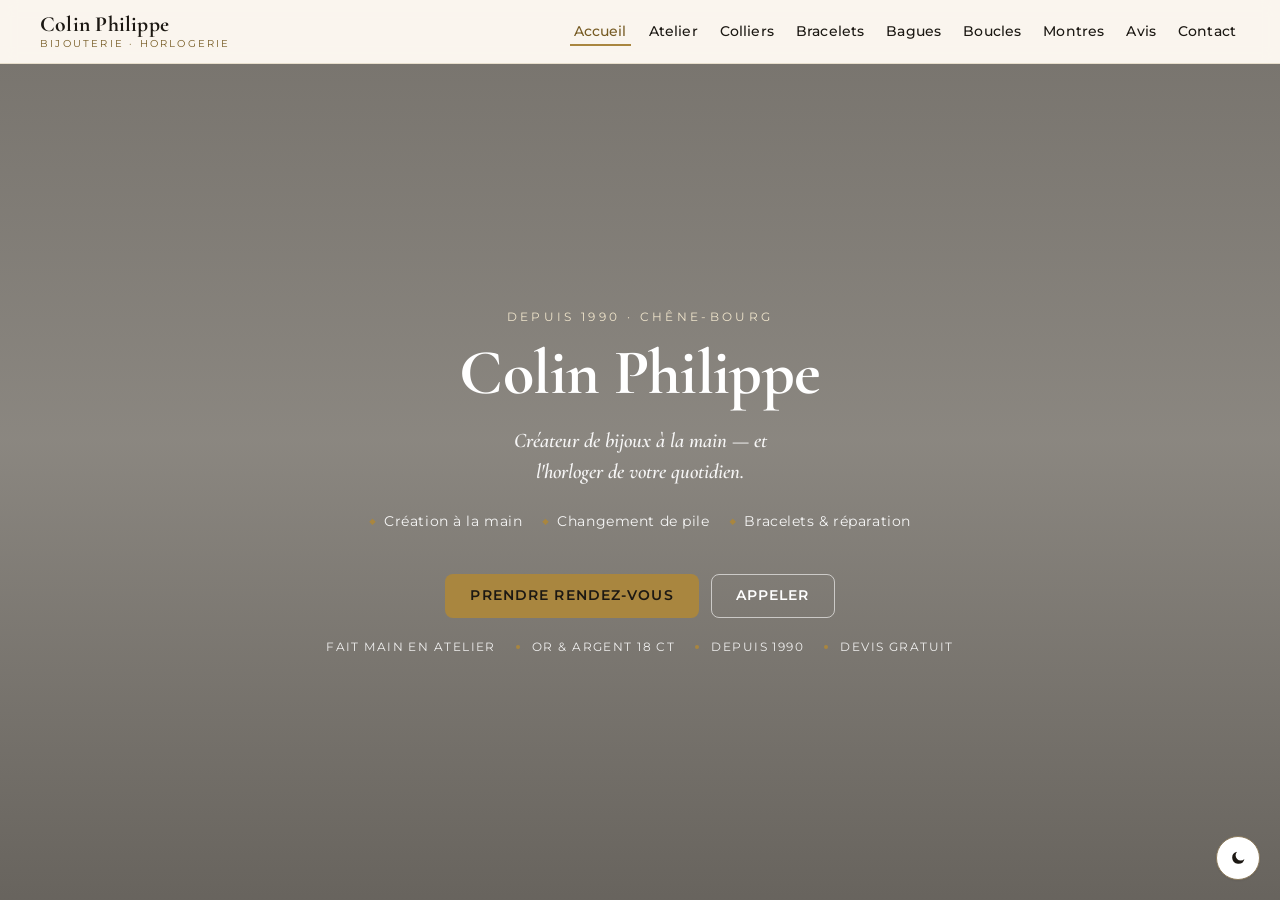
==== commit 76c40ae1: "Couche pro / privacy-by-design (sauf vraies photos) Légal : mentions-legales.html + confidentialite." ====
--- a/v1-elegant-topnav/index.html
+++ b/v1-elegant-topnav/index.html
@@ -6,10 +6,11 @@
   <title>Colin Philippe — Bijouterie-Horlogerie · Chêne-Bourg</title>
   <meta name="description" content="Bijouterie-horlogerie à Chêne-Bourg (Genève) depuis 1990. Création de bijoux à la main, changement de pile, bracelets de montre, réparation.">
   <meta name="theme-color" content="#FAF6EE">
-  <link rel="preconnect" href="https://fonts.googleapis.com">
-  <link rel="preconnect" href="https://fonts.gstatic.com" crossorigin>
-  <link href="https://fonts.googleapis.com/css2?family=Cormorant+Garamond:ital,wght@0,500;0,600;0,700;1,600&family=Montserrat:wght@400;500;600;700&display=swap" rel="stylesheet">
+  <!-- Polices self-hosted (RGPD) : @font-face en tête de css/style.css, plus aucun appel Google Fonts. -->
   <link rel="icon" href="../shared/favicon.svg" type="image/svg+xml">
+  <link rel="icon" type="image/png" sizes="32x32" href="../shared/icon-32.png">
+  <link rel="apple-touch-icon" href="../shared/apple-touch-icon.png">
+  <link rel="manifest" href="../site.webmanifest">
   <!-- canonical / og:url : URL GitHub Pages du repo (à remplacer par le domaine final du client au lancement). -->
   <link rel="canonical" href="https://sky1241.github.io/philippe-colin-bijouterie/v1-elegant-topnav/">
   <meta property="og:type" content="website">
--- a/v1-elegant-topnav/css/style.css
+++ b/v1-elegant-topnav/css/style.css
@@ -3,6 +3,33 @@
    Tokens = digest bible-ux (WEB.md §CP/§AP/§J/§CS/§U + VALUES.md).
    Contrastes vérifiés WCAG AA (21/21 paires). Ne pas éditer les hex sans revérif.
    ========================================================================= */
+
+/* ------------------------------ POLICES (self-hosted · RGPD) ------------------------------
+   Sous-ensemble latin (accents FR) récupéré depuis Google Fonts, servi en local
+   (plus aucun appel à fonts.googleapis.com / fonts.gstatic.com). woff2 variables :
+   Cormorant Garamond normal = axe wght 300–700 · Montserrat normal = axe wght 100–900.
+   L'italique Cormorant est une instance statique (600). */
+@font-face {
+  font-family: "Cormorant Garamond";
+  font-style: normal;
+  font-weight: 300 700;
+  font-display: swap;
+  src: url("../fonts/cormorant-garamond.woff2") format("woff2");
+}
+@font-face {
+  font-family: "Cormorant Garamond";
+  font-style: italic;
+  font-weight: 600;
+  font-display: swap;
+  src: url("../fonts/cormorant-garamond-italic.woff2") format("woff2");
+}
+@font-face {
+  font-family: "Montserrat";
+  font-style: normal;
+  font-weight: 100 900;
+  font-display: swap;
+  src: url("../fonts/montserrat.woff2") format("woff2");
+}
 
 /* ------------------------------ TOKENS ------------------------------ */
 :root {
@@ -271,7 +298,7 @@
 @media (max-width: 767px) { .avis-carousel { max-width: 100%; } .avis-carousel .avis-card { flex: 1 1 100%; } .avis-nav { width: 38px; height: 38px; } }
 
 /* ------------------------------ VUE CONTACT ------------------------------ */
-.contact-grid { flex: 1 1 auto; min-height: 0; display: grid; grid-template-columns: 1fr 1fr; gap: clamp(1rem, 3vw, 2.5rem); align-items: stretch; }
+.contact-grid { flex: 1 1 auto; min-height: 0; display: grid; grid-template-columns: 1.05fr 1fr; gap: clamp(1rem, 3vw, 2.5rem); align-items: center; }
 .contact-info { display: flex; flex-direction: column; justify-content: center; gap: var(--space-4); max-width: 46ch; }
 .contact-info .phone { font-family: var(--font-display); font-size: clamp(1.75rem, 1.4rem + 1.5vw, 2.5rem); font-weight: var(--fw-bold); color: var(--color-ink); }
 .contact-info .phone:hover { color: var(--color-gold-strong); }
@@ -281,8 +308,30 @@
 .hours td { padding: 3px 0; }
 .hours td:first-child { color: var(--color-ink-soft); padding-right: var(--space-6); }
 .contact-note { font-size: var(--fs-caption); color: var(--color-ink-soft); font-style: italic; }
-.contact-map { border-radius: var(--radius-md); overflow: hidden; border: 1px solid var(--color-border-subtle); min-height: 0; }
-.contact-map iframe { width: 100%; height: 100%; border: 0; display: block; }
+
+/* Carte statique privacy-friendly (remplace l'iframe Google Maps — zéro tracking passif) */
+.contact-map { display: flex; align-items: center; gap: var(--space-3); padding: var(--space-3) var(--space-4); border: 1px solid var(--color-border-subtle); border-radius: var(--radius-md); background: var(--color-surface-1); box-shadow: var(--shadow-sm); }
+.contact-map__pin { font-size: 1.4rem; line-height: 1; flex: 0 0 auto; }
+.contact-map__body { flex: 1 1 auto; min-width: 0; display: flex; flex-direction: column; gap: 2px; }
+.contact-map__addr { font-style: normal; font-size: var(--fs-small); color: var(--color-ink); line-height: 1.35; }
+.contact-map .btn { flex: 0 0 auto; }
+
+/* Formulaire « Nous écrire » → mailto (zéro backend, zéro tiers) */
+.contact-form { display: flex; flex-direction: column; justify-content: center; gap: var(--space-3); max-width: 42ch; width: 100%; }
+.contact-form__title { font-size: var(--fs-h3); font-weight: var(--fw-semibold); line-height: var(--lh-heading); }
+.field { display: flex; flex-direction: column; gap: 4px; }
+.field label { font-size: var(--fs-caption); text-transform: uppercase; letter-spacing: var(--tracking-label); color: var(--color-gold-strong); font-weight: var(--fw-semibold); }
+.field input, .field textarea { font-family: var(--font-body); font-size: var(--fs-small); color: var(--color-ink); background: var(--color-surface-1); border: 1px solid var(--color-border-strong); border-radius: var(--radius-sm); padding: var(--space-2) var(--space-3); width: 100%; transition: border-color var(--dur-hover) var(--ease-out); }
+.field input { min-height: 40px; }
+.field textarea { resize: vertical; min-height: 60px; line-height: 1.4; }
+.field input:focus-visible, .field textarea:focus-visible { border-color: var(--color-gold); }
+.contact-form .btn { align-self: flex-start; }
+.contact-form__note { font-size: var(--fs-caption); color: var(--color-ink-soft); font-style: italic; }
+
+/* Liens légaux — pied discret */
+.contact-legal { flex: 0 0 auto; margin-top: var(--space-3); font-size: var(--fs-caption); display: flex; gap: var(--space-3); justify-content: center; align-items: center; }
+.contact-legal a { color: var(--color-ink-soft); }
+.contact-legal a:hover { color: var(--color-gold-strong); text-decoration: underline; }
 
 /* ------------------------------ VUE ATELIER (savoir-faire · split) ------------------------------ */
 .atelier-grid { flex: 1 1 auto; min-height: 0; display: flex; align-items: center; gap: clamp(1.25rem, 3.5vw, 3rem); }
@@ -417,9 +466,17 @@
   .avis-grid { flex-wrap: wrap; }
   .avis-card { flex: 1 1 44%; padding: var(--space-4); }
   .avis-card__text { display: -webkit-box; -webkit-line-clamp: 3; -webkit-box-orient: vertical; overflow: hidden; }
-  /* Contact : 1 colonne, carte cachée (bouton Maps à la place) */
-  .contact-grid { grid-template-columns: 1fr; }
-  .contact-map { display: none; }
+  /* Contact : 1 colonne empilée (coordonnées + carte statique, puis formulaire) — no-scroll */
+  .contact-grid { grid-template-columns: 1fr; gap: var(--space-3); align-items: stretch; align-content: center; }
+  .contact-info { max-width: none; gap: var(--space-2); }
+  .contact-note { display: none; }                 /* priorité no-scroll : la note reste visible sur desktop */
+  .contact-map { padding: var(--space-2) var(--space-3); }
+  .contact-form { max-width: none; gap: var(--space-2); }
+  .contact-form__title { font-size: var(--fs-body); }
+  .contact-form__note { display: none; }
+  .field { gap: 3px; }
+  .field input { min-height: 38px; }
+  .field textarea { min-height: 44px; height: 44px; }
   /* Atelier : empilé — photo compacte au-dessus, texte dessous (no-scroll) */
   .atelier-grid { flex-direction: column; align-items: stretch; justify-content: center; gap: clamp(.75rem, 2vh, 1.25rem); }
   .atelier-media { flex: 0 0 auto; align-self: stretch; height: clamp(120px, 20vh, 190px); }
@@ -484,7 +541,7 @@
 .view.is-active .hero__bg img { animation: kenburns 24s ease-out both; }
 @keyframes kenburns { from { transform: scale(1.05); } to { transform: scale(1.14); } }
 .hero__eyebrow, .hero__title, .hero__baseline, .hero__services, .hero__cta,
-.view-head, .product-card, .avis-agg, .avis-card, .contact-info, .contact-map {
+.view-head, .product-card, .avis-agg, .avis-card, .contact-info, .contact-form {
   opacity: 0; transform: translateY(28px) scale(.985);
   transition: opacity .6s var(--ease-out), transform .6s var(--ease-out);
 }
@@ -496,7 +553,7 @@
 .view.is-active .view-head      { opacity:1; transform:none; transition-delay:.05s; }
 .view.is-active .avis-agg       { opacity:1; transform:none; transition-delay:.12s; }
 .view.is-active .contact-info   { opacity:1; transform:none; transition-delay:.12s; }
-.view.is-active .contact-map    { opacity:1; transform:none; transition-delay:.24s; }
+.view.is-active .contact-form   { opacity:1; transform:none; transition-delay:.24s; }
 .view.is-active .product-card, .view.is-active .avis-card { opacity:1; transform:none; }
 .view.is-active .product-card:nth-child(1){ transition-delay:.16s; }
 .view.is-active .product-card:nth-child(2){ transition-delay:.24s; }
